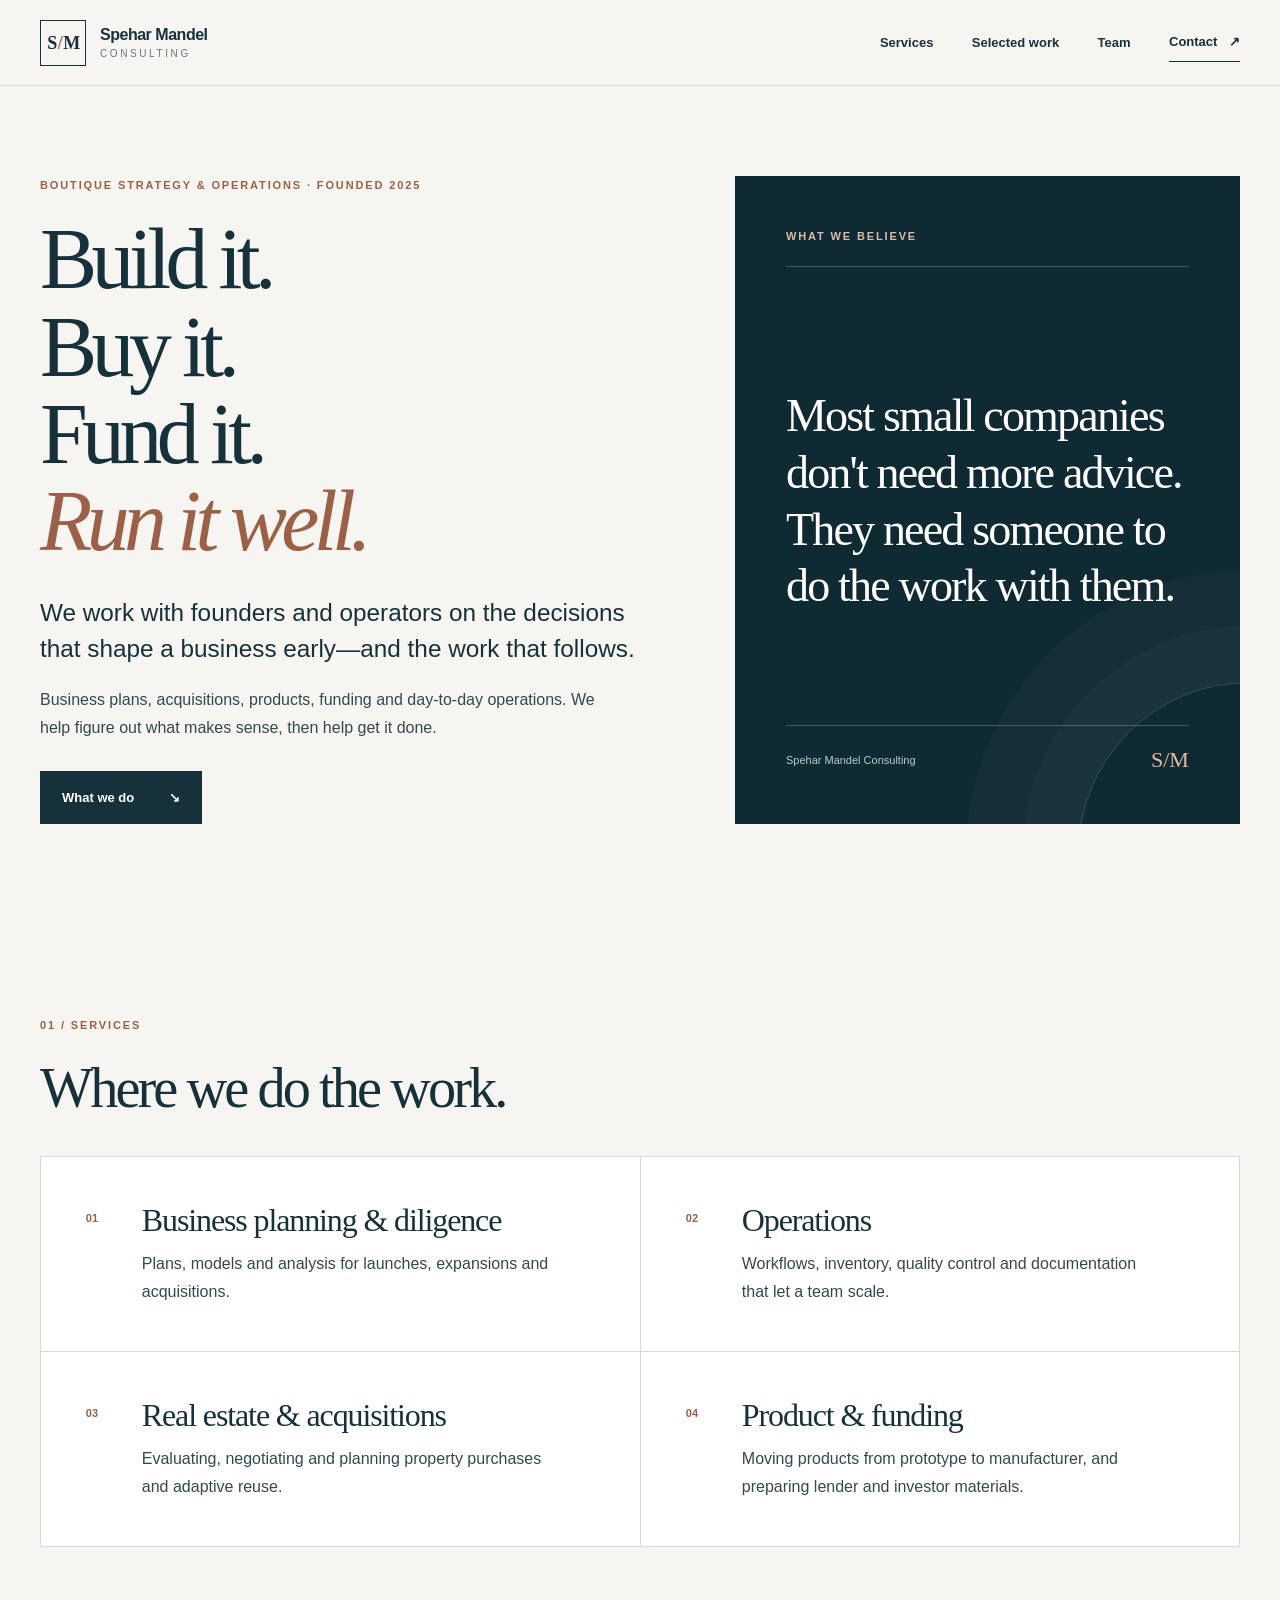
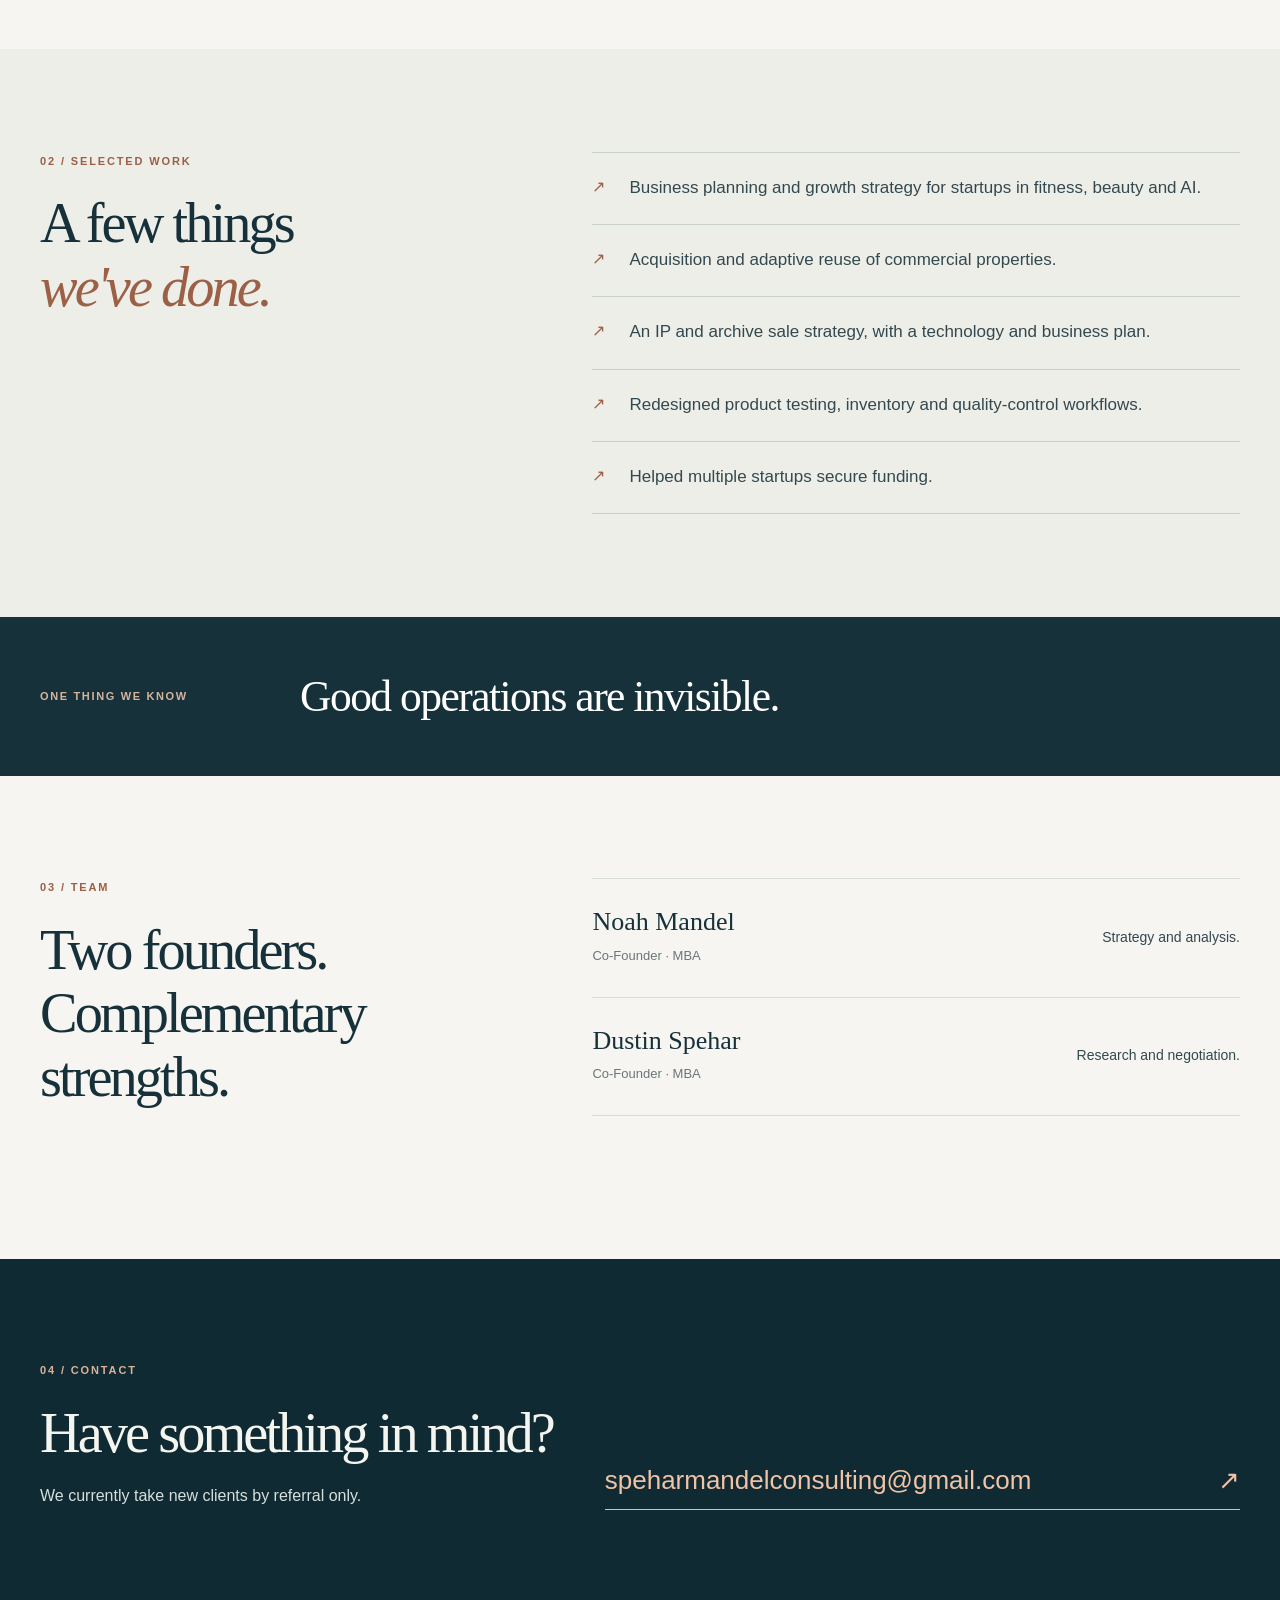
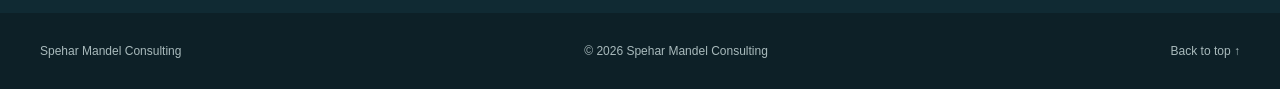
==== public/index.html @ 09b836f7 "Tighten SMC work and team headings" ====
<!DOCTYPE html>
<html lang="en">
<head>
  <meta charset="utf-8">
  <meta name="viewport" content="width=device-width, initial-scale=1">
  <meta name="theme-color" content="#f6f5f1">
  <meta name="description" content="Spehar Mandel Consulting is a boutique strategy and operations firm working with founders and operators on business planning, operations, acquisitions, products and funding.">
  <title>Spehar Mandel Consulting | Strategy &amp; Operations</title>
  <link rel="stylesheet" href="./styles.css">
</head>
<body>
  <a class="skip-link" href="#main">Skip to content</a>
  <header class="site-header">
    <div class="container header-inner">
      <a class="brand" href="#top" aria-label="Spehar Mandel Consulting home">
        <span class="brand-mark" aria-hidden="true">S<span>/</span>M</span>
        <span class="brand-name"><strong>Spehar Mandel</strong><small>CONSULTING</small></span>
      </a>
      <nav class="nav" aria-label="Main navigation">
        <a href="#services">Services</a>
        <a href="#work">Selected work</a>
        <a href="#team">Team</a>
        <a class="nav-contact" href="#contact">Contact <span aria-hidden="true">↗</span></a>
      </nav>
    </div>
  </header>

  <main id="main">
    <section class="hero" id="top" aria-labelledby="hero-title">
      <div class="container hero-grid">
        <div class="hero-main">
          <p class="eyebrow">Boutique strategy &amp; operations · Founded 2025</p>
          <h1 id="hero-title">Build it.<br>Buy it.<br>Fund it.<br><em>Run it well.</em></h1>
          <p class="hero-lead">We work with founders and operators on the decisions that shape a business early—and the work that follows.</p>
          <p class="hero-detail">Business plans, acquisitions, products, funding and day-to-day operations. We help figure out what makes sense, then help get it done.</p>
          <a class="button" href="#services">What we do <span aria-hidden="true">↘</span></a>
        </div>
        <aside class="hero-aside" aria-label="Our point of view">
          <p class="aside-label">What we believe</p>
          <blockquote>Most small companies don't need more advice. They need someone to do the work with them.</blockquote>
          <div class="aside-bottom"><span>Spehar Mandel Consulting</span><span aria-hidden="true">S/M</span></div>
        </aside>
      </div>
    </section>

    <section class="section services" id="services" aria-labelledby="services-title">
      <div class="container">
        <div class="section-head">
          <p class="eyebrow">01 / Services</p>
          <h2 id="services-title">Where we do the work.</h2>
        </div>
        <div class="services-grid">
          <article class="service-card">
            <span class="item-number">01</span>
            <h3>Business planning &amp; diligence</h3>
            <p>Plans, models and analysis for launches, expansions and acquisitions.</p>
          </article>
          <article class="service-card">
            <span class="item-number">02</span>
            <h3>Operations</h3>
            <p>Workflows, inventory, quality control and documentation that let a team scale.</p>
          </article>
          <article class="service-card">
            <span class="item-number">03</span>
            <h3>Real estate &amp; acquisitions</h3>
            <p>Evaluating, negotiating and planning property purchases and adaptive reuse.</p>
          </article>
          <article class="service-card">
            <span class="item-number">04</span>
            <h3>Product &amp; funding</h3>
            <p>Moving products from prototype to manufacturer, and preparing lender and investor materials.</p>
          </article>
        </div>
      </div>
    </section>

    <section class="section work" id="work" aria-labelledby="work-title">
      <div class="container work-layout">
        <div class="work-intro">
          <p class="eyebrow">02 / Selected work</p>
          <h2 id="work-title">A few things<br><em>we've done.</em></h2>
        </div>
        <ul class="work-list">
          <li>Business planning and growth strategy for startups in fitness, beauty and AI.</li>
          <li>Acquisition and adaptive reuse of commercial properties.</li>
          <li>An IP and archive sale strategy, with a technology and business plan.</li>
          <li>Redesigned product testing, inventory and quality-control workflows.</li>
          <li>Helped multiple startups secure funding.</li>
        </ul>
      </div>
    </section>

    <section class="belief" aria-label="Our operating philosophy">
      <div class="container belief-inner">
        <span class="belief-label">One thing we know</span>
        <p>Good operations are invisible.</p>
      </div>
    </section>

    <section class="section team" id="team" aria-labelledby="team-title">
      <div class="container team-layout">
        <div>
          <p class="eyebrow">03 / Team</p>
          <h2 id="team-title">Two founders.<br>Complementary strengths.</h2>
        </div>
        <div class="team-members">
          <div class="team-member"><div><h3>Noah Mandel</h3><span>Co-Founder · MBA</span></div><p>Strategy and analysis.</p></div>
          <div class="team-member"><div><h3>Dustin Spehar</h3><span>Co-Founder · MBA</span></div><p>Research and negotiation.</p></div>
        </div>
      </div>
    </section>

    <section class="section contact" id="contact" aria-labelledby="contact-title">
      <div class="container contact-layout">
        <div>
          <p class="eyebrow">04 / Contact</p>
          <h2 id="contact-title">Have something in mind?</h2>
          <p>We currently take new clients by referral only.</p>
        </div>
        <a class="contact-link" href="mailto:speharmandelconsulting@gmail.com" aria-label="Email Spehar Mandel Consulting at speharmandelconsulting@gmail.com">speharmandelconsulting@gmail.com <span aria-hidden="true">↗</span></a>
      </div>
    </section>
  </main>

  <footer class="site-footer">
    <div class="container footer-inner">
      <span>Spehar Mandel Consulting</span>
      <span>© <span id="year">2026</span> Spehar Mandel Consulting</span>
      <a href="#top">Back to top ↑</a>
    </div>
  </footer>
  <script src="./script.js"></script>
</body>
</html>
---- public/styles.css ----
:root {
  --paper: #f6f5f1;
  --paper-alt: #eeeee9;
  --ink: #17313a;
  --ink-deep: #102a33;
  --body: #33494f;
  --muted: #68777a;
  --line: #d7dcd7;
  --accent: #9b6046;
}
* { box-sizing: border-box; }
html { scroll-behavior: smooth; scroll-padding-top: 100px; }
body { margin: 0; color: var(--ink); background: var(--paper); font: 16px/1.68 "Segoe UI", Arial, sans-serif; -webkit-font-smoothing: antialiased; }
a { color: inherit; text-decoration: none; }
h1, h2, h3, p { margin-top: 0; }
h1, h2, h3 { line-height: 1.13; }
h1, h2, blockquote, .belief p { font-family: Georgia, "Iowan Old Style", "Baskerville", "Times New Roman", serif; font-weight: 400; }
.container { width: min(100% - 80px, 1240px); margin-inline: auto; }
.skip-link { position: absolute; top: -80px; left: 15px; z-index: 30; padding: 12px 16px; color: white; background: var(--ink); }
.skip-link:focus { top: 12px; }
:focus-visible { outline: 3px solid var(--accent); outline-offset: 4px; }
.site-header { position: sticky; top: 0; z-index: 10; border-bottom: 1px solid rgba(23,49,58,.12); background: rgba(246,245,241,.96); backdrop-filter: blur(12px); }
.header-inner { display: flex; align-items: center; justify-content: space-between; gap: 22px; min-height: 85px; }
.brand { display: inline-flex; align-items: center; gap: 14px; flex-shrink: 0; }
.brand-mark { display: flex; justify-content: center; align-items: center; width: 46px; height: 46px; border: 1px solid var(--ink); font: 700 18px/1 Georgia, serif; letter-spacing: -.08em; }
.brand-mark span { color: var(--accent); padding-inline: 2px; }
.brand-name { display: grid; gap: 3px; line-height: 1.2; }
.brand-name strong { font-size: 16px; letter-spacing: -.03em; }
.brand-name small { color: var(--muted); font-size: 10px; letter-spacing: .26em; }
.nav { display: flex; gap: clamp(14px, 3vw, 39px); align-items: center; font-size: 13px; font-weight: 650; }
.nav a { padding: 8px 0; }
.nav a:hover, .site-footer a:hover { color: var(--accent); }
.nav-contact { border-bottom: 1px solid currentColor; }
.nav-contact span { margin-left: 8px; }
.eyebrow { margin-bottom: 22px; color: var(--accent); text-transform: uppercase; font-size: 11px; font-weight: 800; letter-spacing: .17em; }
.hero { padding: clamp(60px, 7vw, 105px) 0 clamp(65px, 7vw, 102px); }
.hero-grid { display: grid; grid-template-columns: minmax(0, 1.09fr) minmax(315px, .91fr); align-items: stretch; gap: clamp(45px, 7vw, 108px); }
.hero-main { display: flex; flex-direction: column; align-items: flex-start; justify-content: center; }
h1 { font-size: clamp(62px, 6.7vw, 100px); line-height: 1.02; letter-spacing: -.065em; margin-bottom: 29px; }
h1 em, .work-intro h2 em { font-style: italic; color: var(--accent); }
.hero-lead { max-width: 640px; margin-bottom: 20px; font-size: clamp(20px, 1.9vw, 26px); font-weight: 500; line-height: 1.47; }
.hero-detail { max-width: 570px; margin-bottom: 29px; color: var(--body); font-size: 16px; line-height: 1.75; }
.button { display: inline-flex; justify-content: space-between; align-items: center; gap: 35px; min-height: 53px; padding: 13px 22px; color: #fff; background: var(--ink); font-size: 13px; font-weight: 700; transition: background .2s ease; }
.button:hover { background: #2d4e58; }
.hero-aside { display: flex; flex-direction: column; justify-content: space-between; padding: clamp(30px, 4vw, 54px); color: white; background: var(--ink-deep); min-height: 570px; position: relative; overflow: hidden; }
.hero-aside::after { content: ""; position: absolute; width: 340px; height: 340px; right: -180px; bottom: -200px; border: 1px solid rgba(255,255,255,.17); border-radius: 50%; box-shadow: 0 0 0 56px rgba(255,255,255,.025), 0 0 0 112px rgba(255,255,255,.02); pointer-events: none; }
.aside-label { border-bottom: 1px solid rgba(255,255,255,.22); padding-bottom: 21px; color: #dabba8; font-size: 11px; font-weight: 700; text-transform: uppercase; letter-spacing: .17em; }
.hero-aside blockquote { margin: 34px 0; max-width: 470px; font-size: clamp(32px, 3.6vw, 52px); line-height: 1.23; letter-spacing: -.04em; }
.aside-bottom { display: flex; justify-content: space-between; align-items: center; gap: 12px; padding-top: 21px; border-top: 1px solid rgba(255,255,255,.22); color: #b9cbcc; font-size: 11px; }
.aside-bottom span:last-child { color: #e5b99d; font: 22px Georgia, serif; }
.section { padding: clamp(75px, 8vw, 116px) 0; }
.section-head { margin-bottom: 36px; }
h2 { font-size: clamp(38px, 4.4vw, 63px); letter-spacing: -.052em; }
.section-head h2 { margin-bottom: 0; }
.services-grid { display: grid; grid-template-columns: repeat(2, 1fr); border: 1px solid var(--line); }
.service-card { display: grid; grid-template-columns: 36px 1fr; column-gap: 20px; align-content: start; background: white; padding: clamp(27px, 3.5vw, 46px); }
.service-card:nth-child(2n) { border-left: 1px solid var(--line); }
.service-card:nth-child(n+3) { border-top: 1px solid var(--line); }
.item-number { padding-top: 7px; color: var(--accent); font-size: 11px; font-weight: 800; }
.service-card h3 { margin-bottom: 12px; font-family: Georgia, serif; font-size: clamp(25px, 2.5vw, 35px); font-weight: 400; letter-spacing: -.035em; }
.service-card p { grid-column: 2; max-width: 420px; margin-bottom: 0; color: var(--body); line-height: 1.75; }
.work { background: var(--paper-alt); }
.work-layout { display: grid; grid-template-columns: .82fr 1.18fr; gap: clamp(55px, 8vw, 120px); align-items: start; }
.work-intro h2 { margin-bottom: 15px; }
.work-intro > p:last-child { max-width: 330px; color: var(--muted); font-size: 14px; }
.work-list { list-style: none; padding: 0; margin: 0; border-top: 1px solid #c8d0cc; }
.work-list li { position: relative; padding: 22px 5px 23px 37px; border-bottom: 1px solid #c8d0cc; color: var(--body); font-size: 17px; line-height: 1.55; }
.work-list li::before { content: "↗"; position: absolute; left: 0; color: var(--accent); font-size: 16px; }
.belief { padding: 43px 0; background: var(--ink); color: white; }
.belief-inner { display: flex; align-items: center; gap: clamp(35px, 8vw, 100px); }
.belief-label { flex: 0 0 160px; color: #d4b49f; text-transform: uppercase; font-size: 11px; font-weight: 800; letter-spacing: .15em; }
.belief p { margin-bottom: 0; font-size: clamp(30px, 3.4vw, 49px); letter-spacing: -.035em; }
.team-layout { display: grid; grid-template-columns: .82fr 1.18fr; gap: clamp(55px, 8vw, 120px); align-items: start; }
.team-intro { color: var(--body); }
.team-members { border-top: 1px solid var(--line); }
.team-member { display: flex; align-items: center; justify-content: space-between; gap: 18px; padding: 28px 0; border-bottom: 1px solid var(--line); }
.team-member h3 { margin-bottom: 5px; font-family: Georgia, serif; font-size: 26px; font-weight: 400; }
.team-member span { color: var(--muted); font-size: 13px; }
.team-member p { margin: 0; font-size: 14px; color: var(--body); text-align: right; }
.contact { background: var(--ink-deep); color: #f4f5ef; }
.contact-layout { display: grid; grid-template-columns: .9fr 1.1fr; gap: 45px; align-items: end; }
.contact .eyebrow { color: #dcb396; }
.contact h2 { margin-bottom: 18px; }
.contact p:not(.eyebrow) { margin-bottom: 0; color: #d6dfdd; font-size: 16px; }
.contact-link { display: flex; justify-content: space-between; gap: 14px; align-items: end; width: 100%; padding-bottom: 11px; border-bottom: 1px solid #bdc9c7; color: #f0c2a6; font-size: clamp(17px, 2.2vw, 26px); overflow-wrap: anywhere; line-height: 1.4; }
.contact-link:hover { color: white; }
.site-footer { background: #0d2027; color: #a9babc; padding: 28px 0; font-size: 12px; }
.footer-inner { display: flex; justify-content: space-between; gap: 18px; flex-wrap: wrap; }
@media (max-width: 900px) {
  .container { width: min(100% - 46px, 1240px); }
  .hero-grid { grid-template-columns: 1fr; gap: 42px; }
  .hero-main { align-items: start; }
  .hero-aside { min-height: 365px; }
  .hero-aside blockquote { max-width: 700px; font-size: clamp(31px, 5vw, 48px); }
  .work-layout, .team-layout, .contact-layout { grid-template-columns: 1fr; gap: 25px; }
  .work-list { margin-top: 17px; }
  .contact-link { margin-top: 15px; }
}
@media (max-width: 600px) {
  .container { width: min(100% - 34px, 1240px); }
  .header-inner { flex-wrap: wrap; padding: 13px 0; }
  .nav { display: flex; justify-content: space-between; width: 100%; gap: 9px 13px; flex-wrap: wrap; font-size: 12px; }
  .nav a { padding: 4px 0; }
  .hero { padding: 55px 0 75px; }
  h1 { font-size: clamp(56px, 12vw, 80px); }
  .hero-lead { font-size: 19px; }
  .hero-aside { min-height: 390px; padding: 28px; }
  .section { padding: 70px 0; }
  .services-grid { grid-template-columns: 1fr; }
  .service-card:nth-child(2n) { border-left: 0; }
  .service-card:nth-child(n+2) { border-top: 1px solid var(--line); }
  .service-card { grid-template-columns: 30px 1fr; gap: 15px; }
  .work-list li { font-size: 16px; }
  .belief-inner { display: block; }
  .belief-label { display: block; margin-bottom: 14px; }
  .team-member { align-items: flex-start; flex-direction: column; gap: 6px; }
  .team-member p { text-align: left; }
}
@media (prefers-reduced-motion: reduce) { html { scroll-behavior: auto; } }
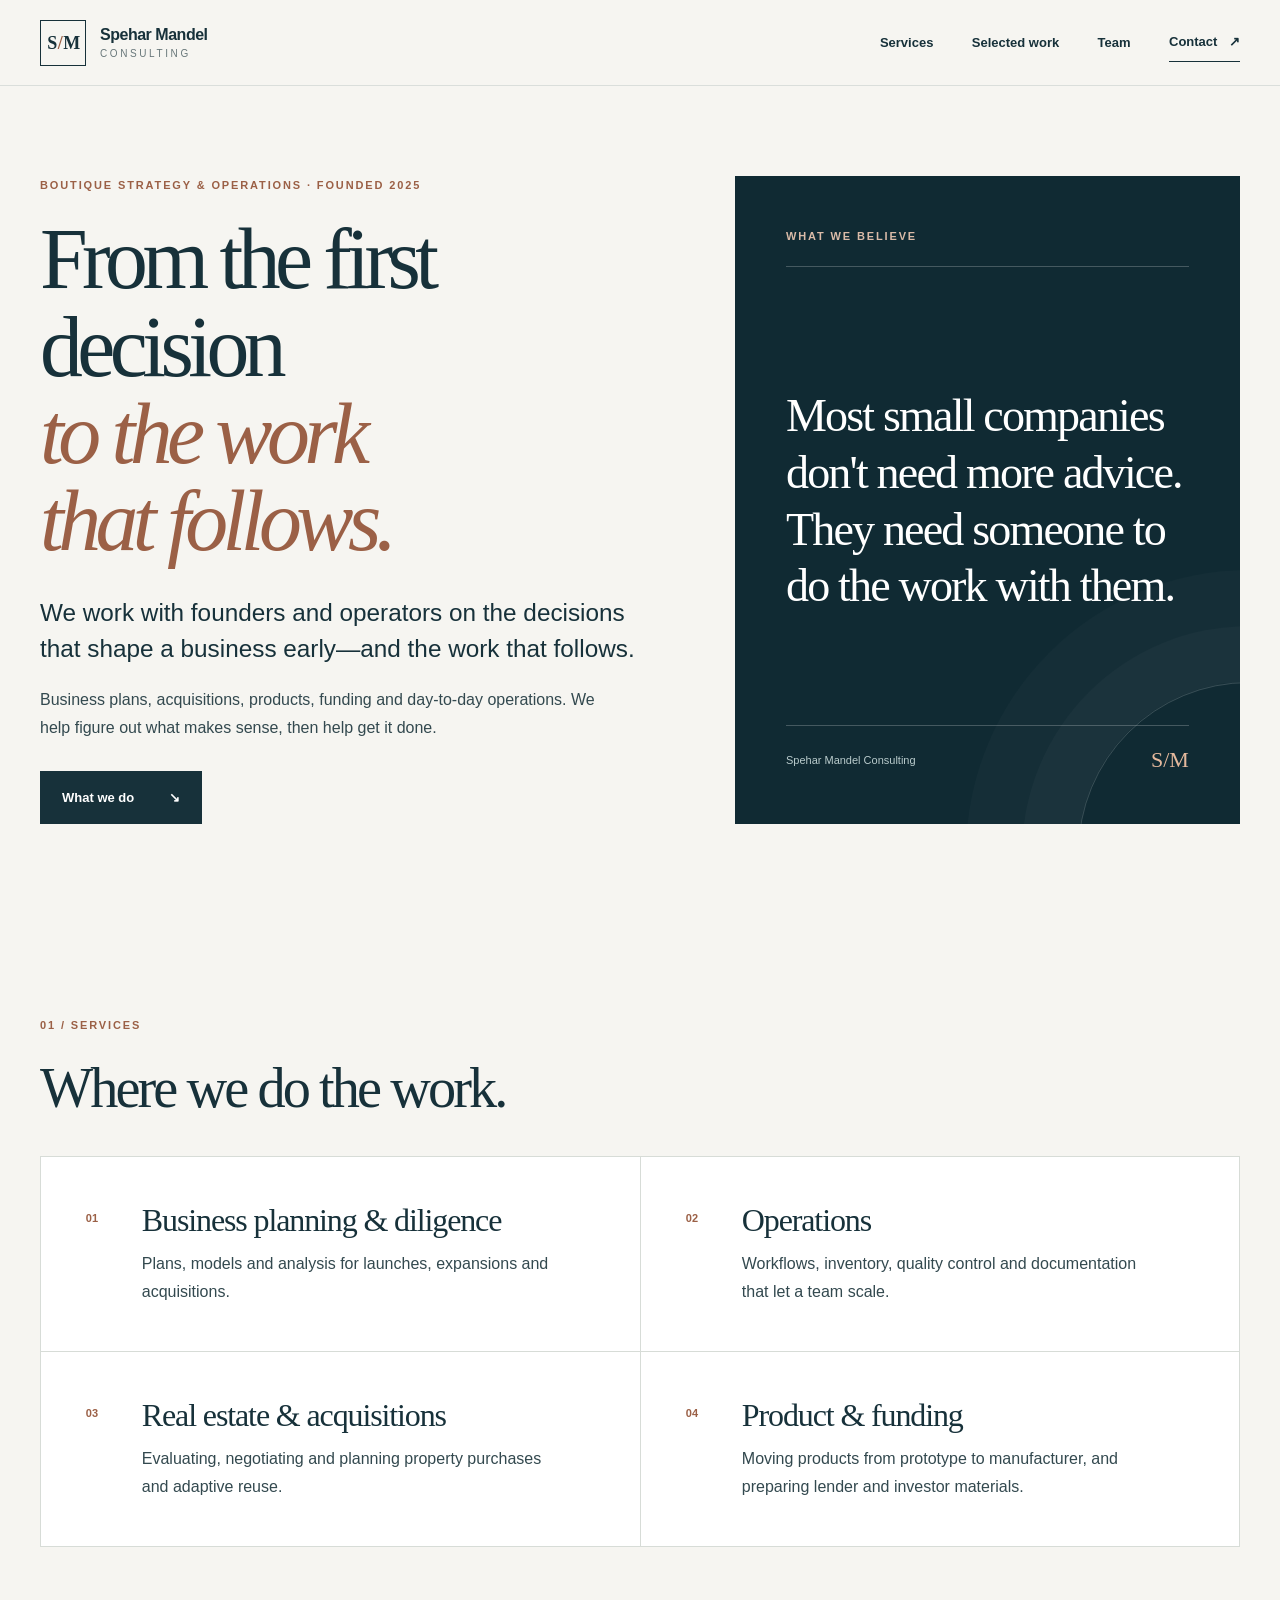
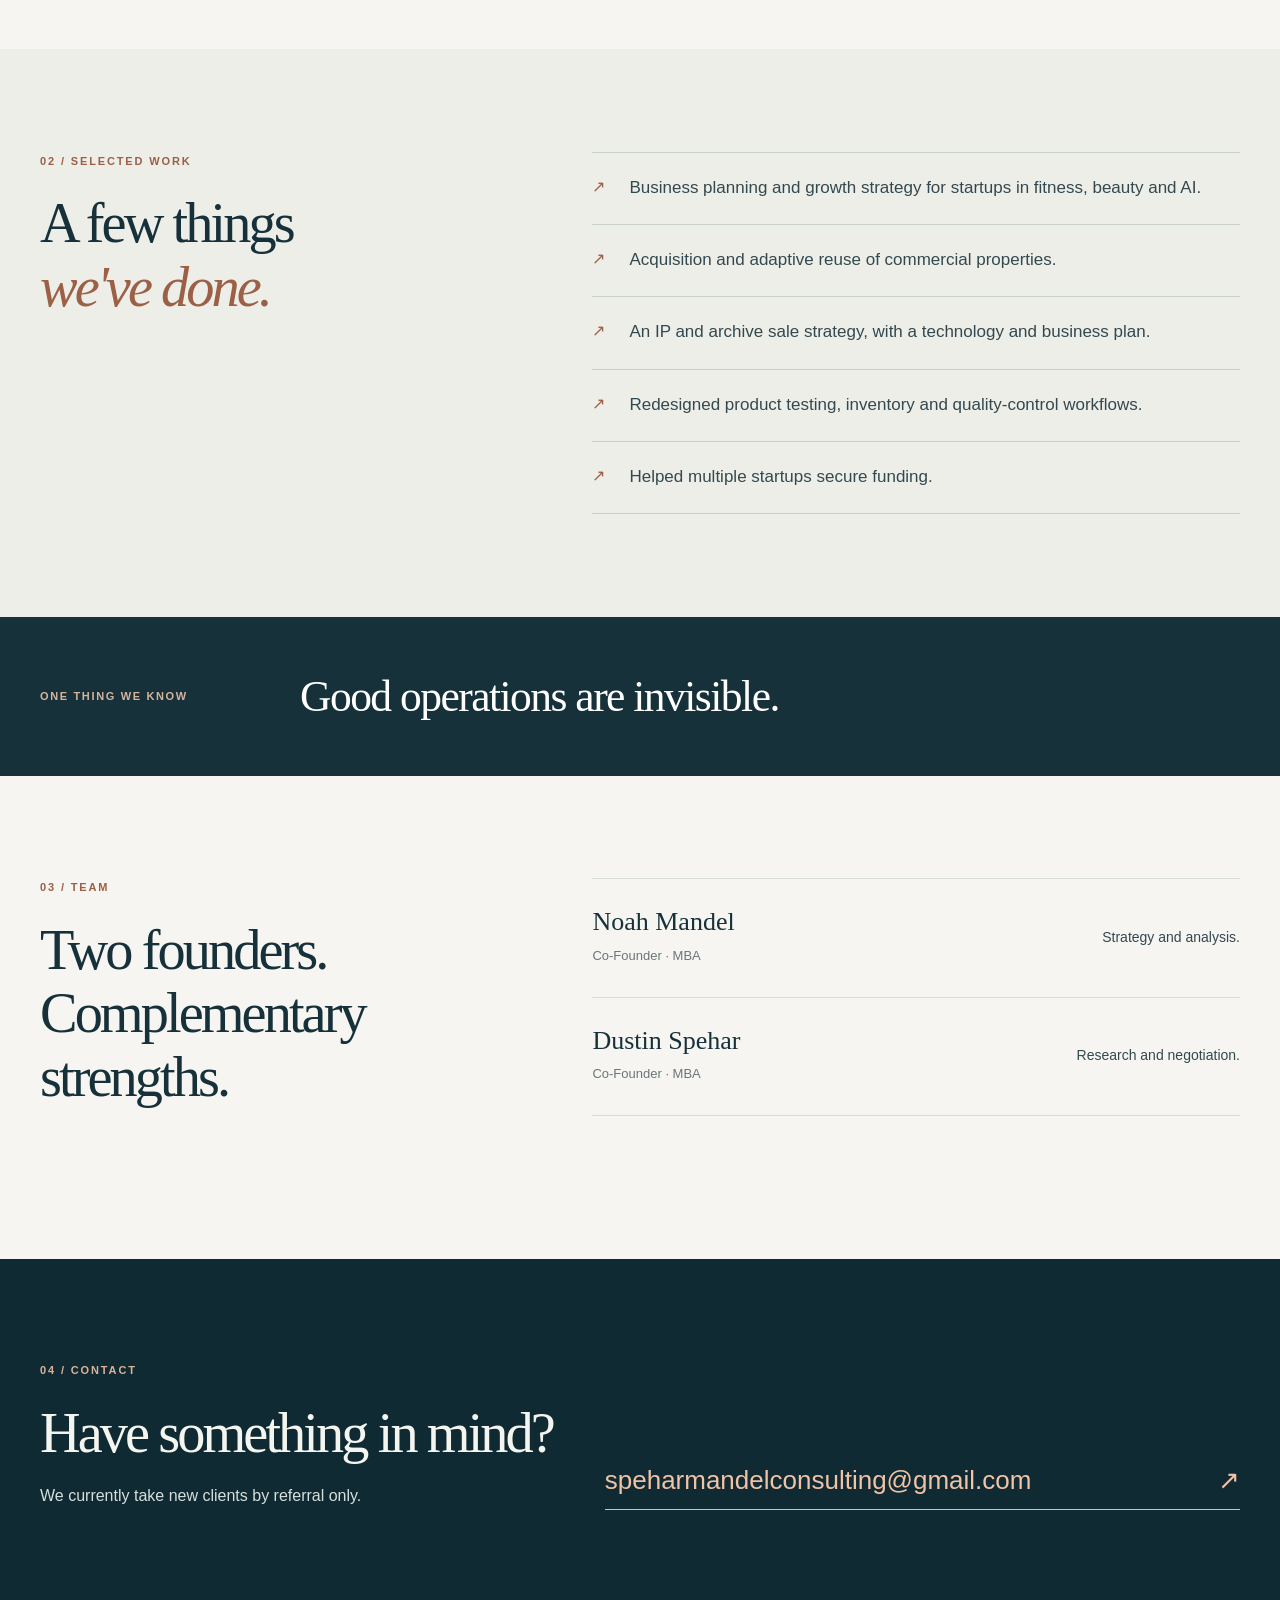
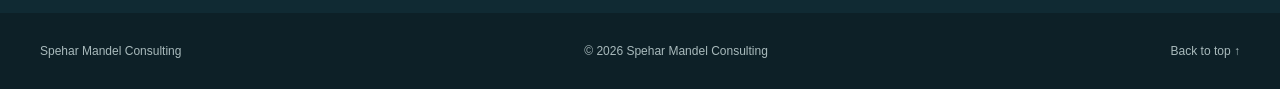
==== commit c10c1804: "Replace SMC hero headline with decision-to-execution message" ====
--- a/public/index.html
+++ b/public/index.html
@@ -30,7 +30,7 @@
       <div class="container hero-grid">
         <div class="hero-main">
           <p class="eyebrow">Boutique strategy &amp; operations · Founded 2025</p>
-          <h1 id="hero-title">Build it.<br>Buy it.<br>Fund it.<br><em>Run it well.</em></h1>
+          <h1 id="hero-title">From the first<br>decision<br><em>to the work<br>that follows.</em></h1>
           <p class="hero-lead">We work with founders and operators on the decisions that shape a business early—and the work that follows.</p>
           <p class="hero-detail">Business plans, acquisitions, products, funding and day-to-day operations. We help figure out what makes sense, then help get it done.</p>
           <a class="button" href="#services">What we do <span aria-hidden="true">↘</span></a>
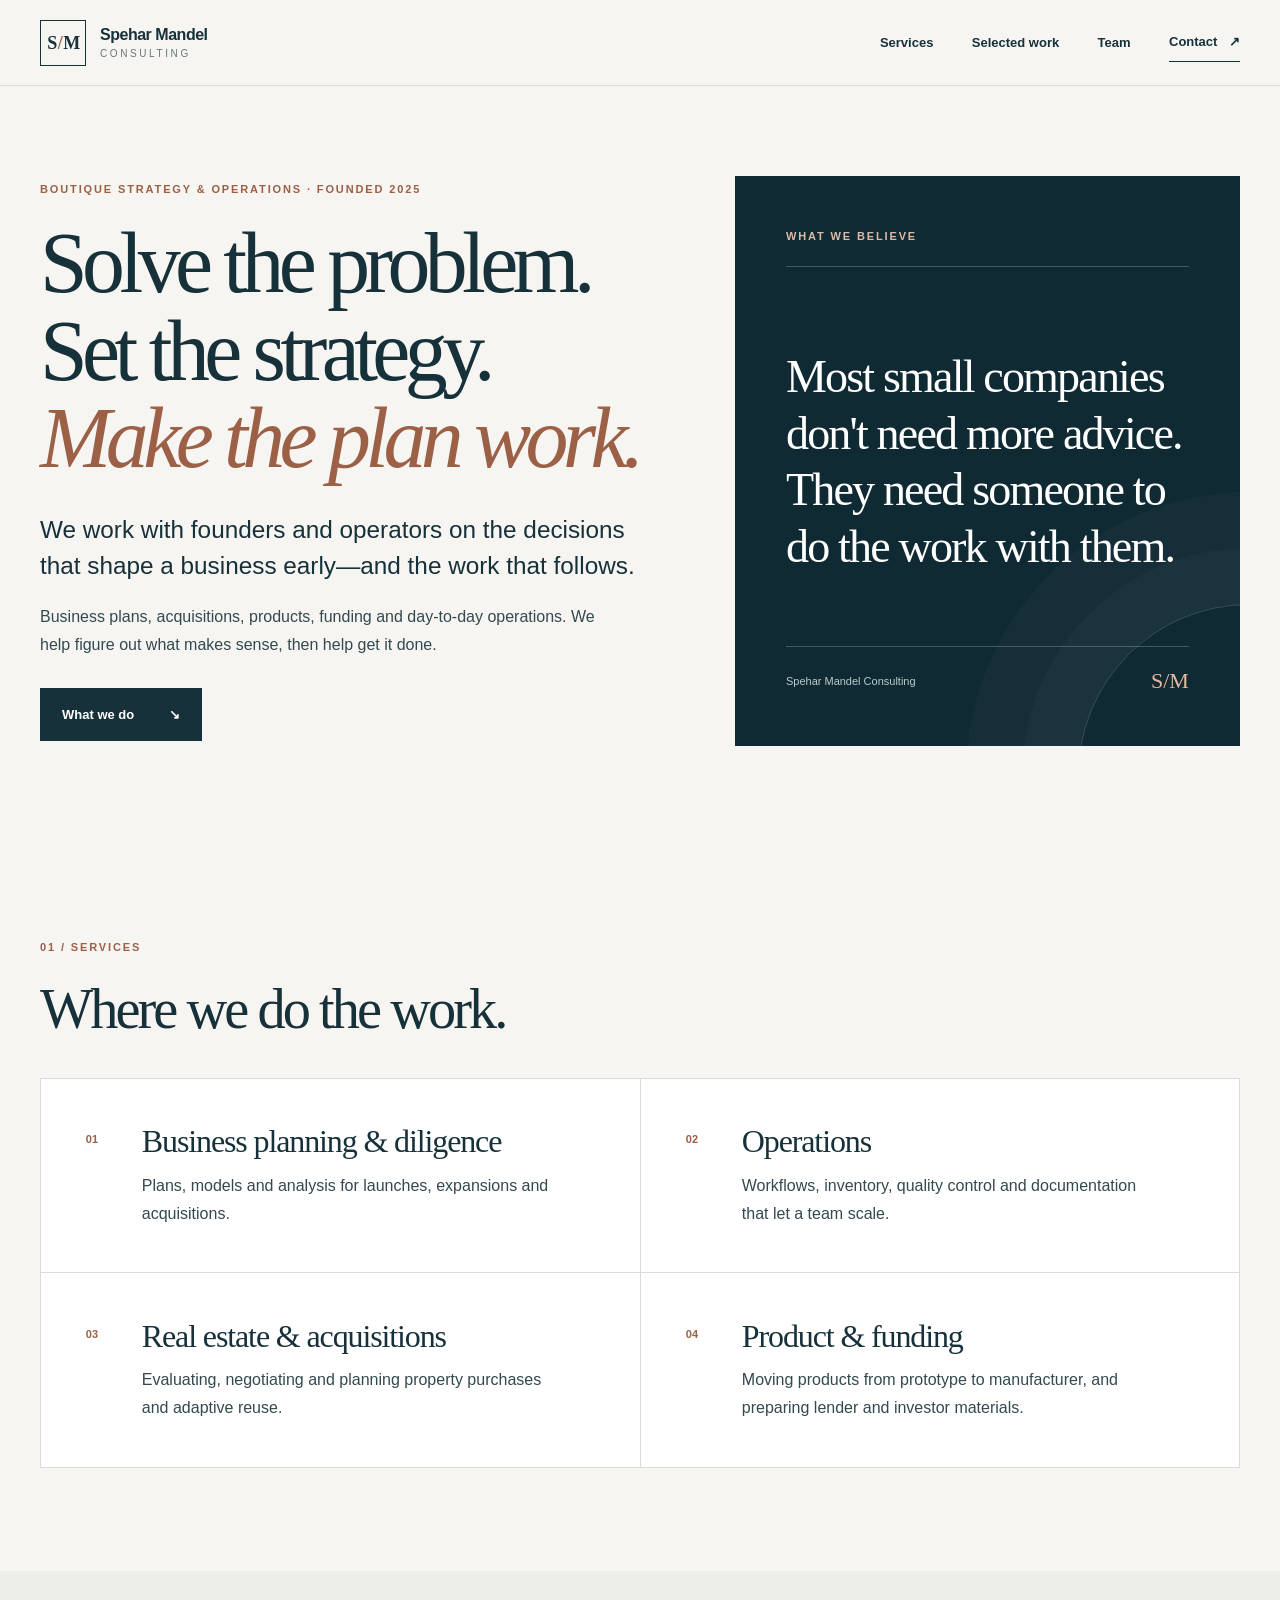
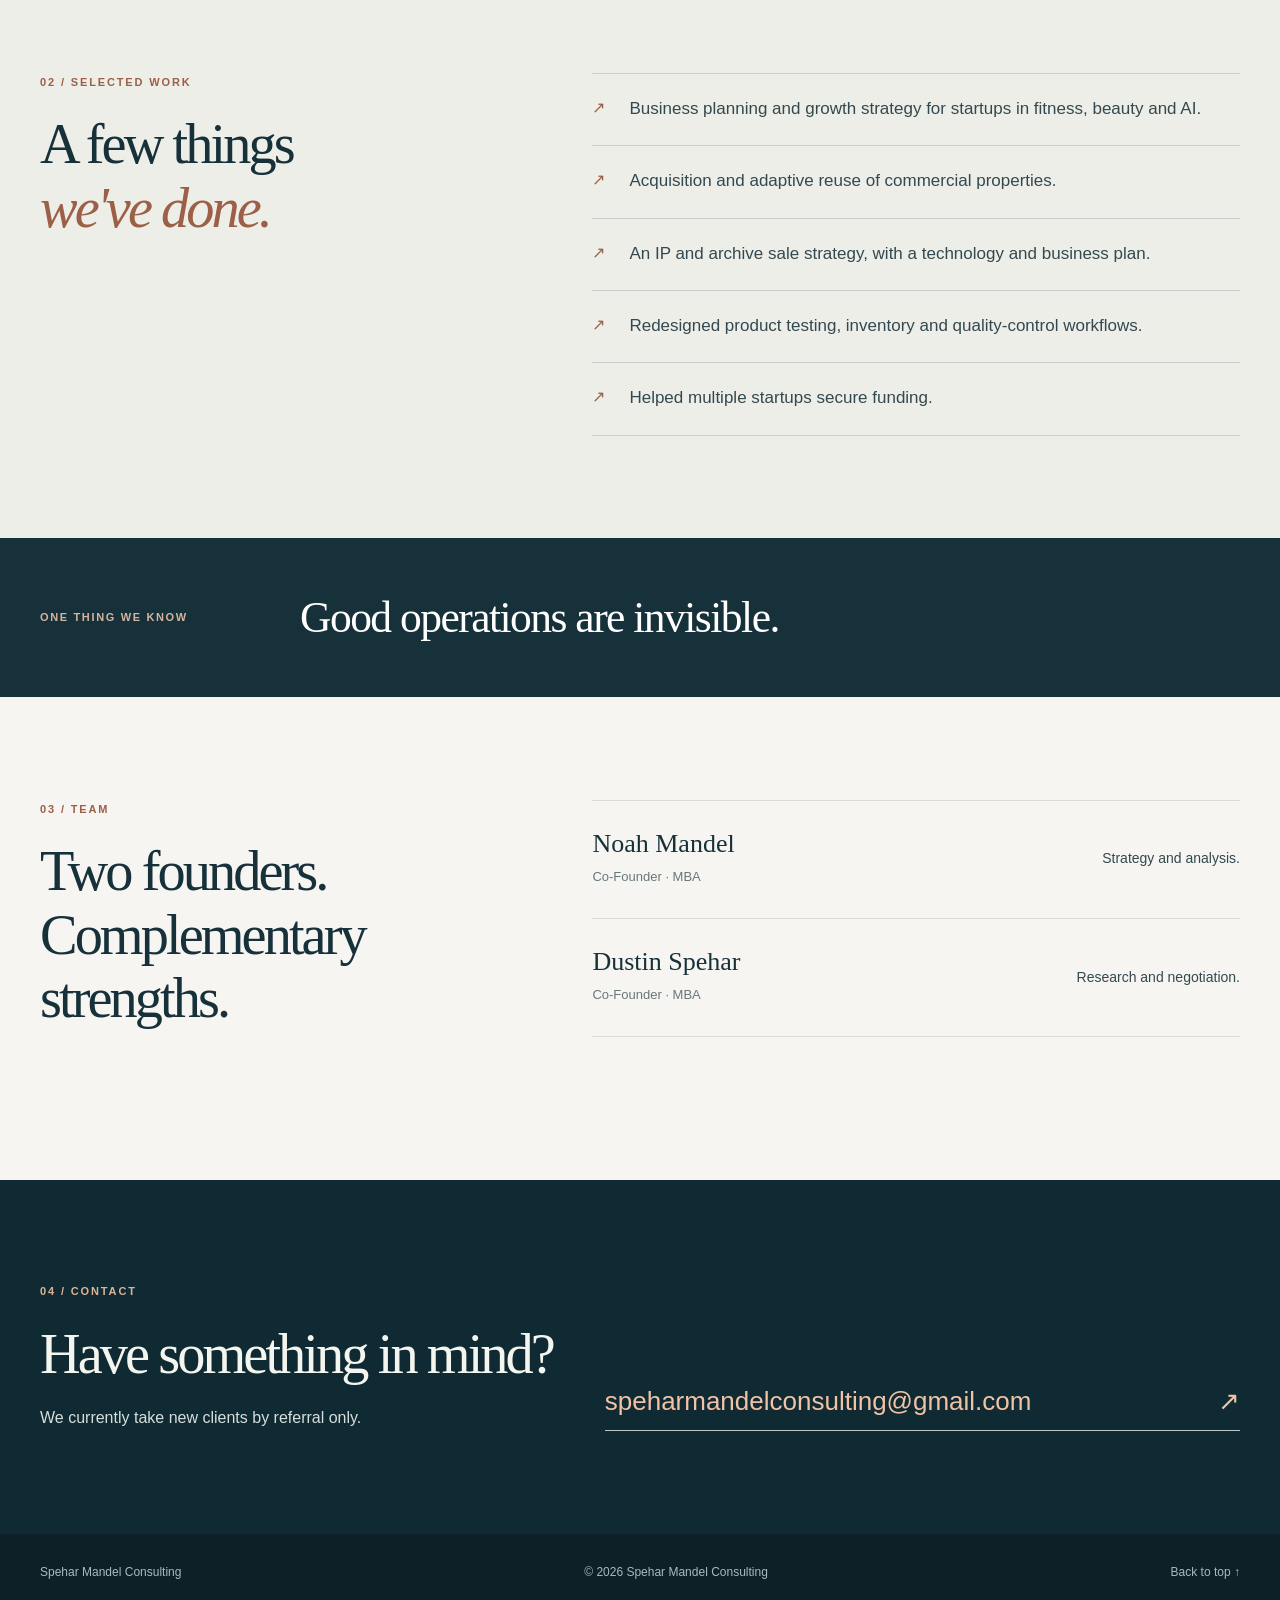
==== commit 48f367bb: "Emphasize problem solving, strategy and planning in SMC hero" ====
--- a/public/index.html
+++ b/public/index.html
@@ -30,7 +30,7 @@
       <div class="container hero-grid">
         <div class="hero-main">
           <p class="eyebrow">Boutique strategy &amp; operations · Founded 2025</p>
-          <h1 id="hero-title">From the first<br>decision<br><em>to the work<br>that follows.</em></h1>
+          <h1 id="hero-title">Solve the problem.<br>Set the strategy.<br><em>Make the plan work.</em></h1>
           <p class="hero-lead">We work with founders and operators on the decisions that shape a business early—and the work that follows.</p>
           <p class="hero-detail">Business plans, acquisitions, products, funding and day-to-day operations. We help figure out what makes sense, then help get it done.</p>
           <a class="button" href="#services">What we do <span aria-hidden="true">↘</span></a>
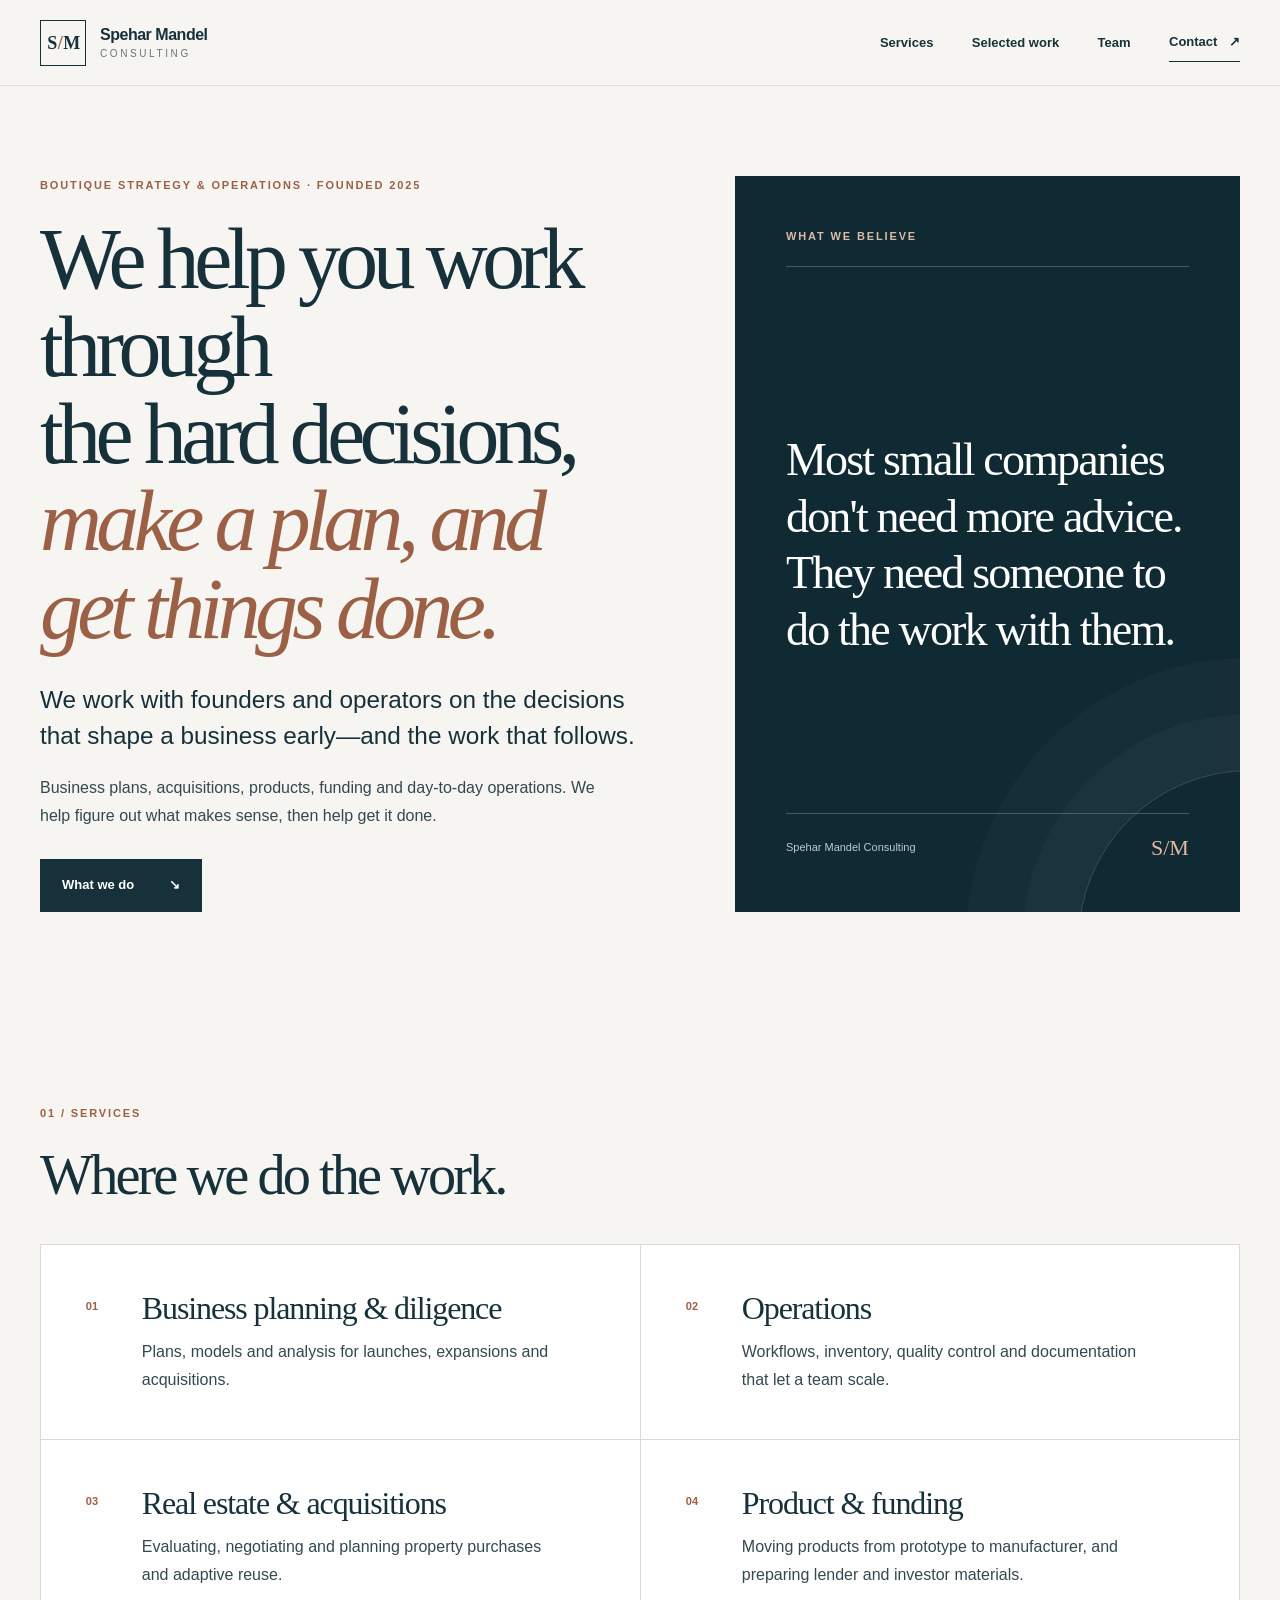
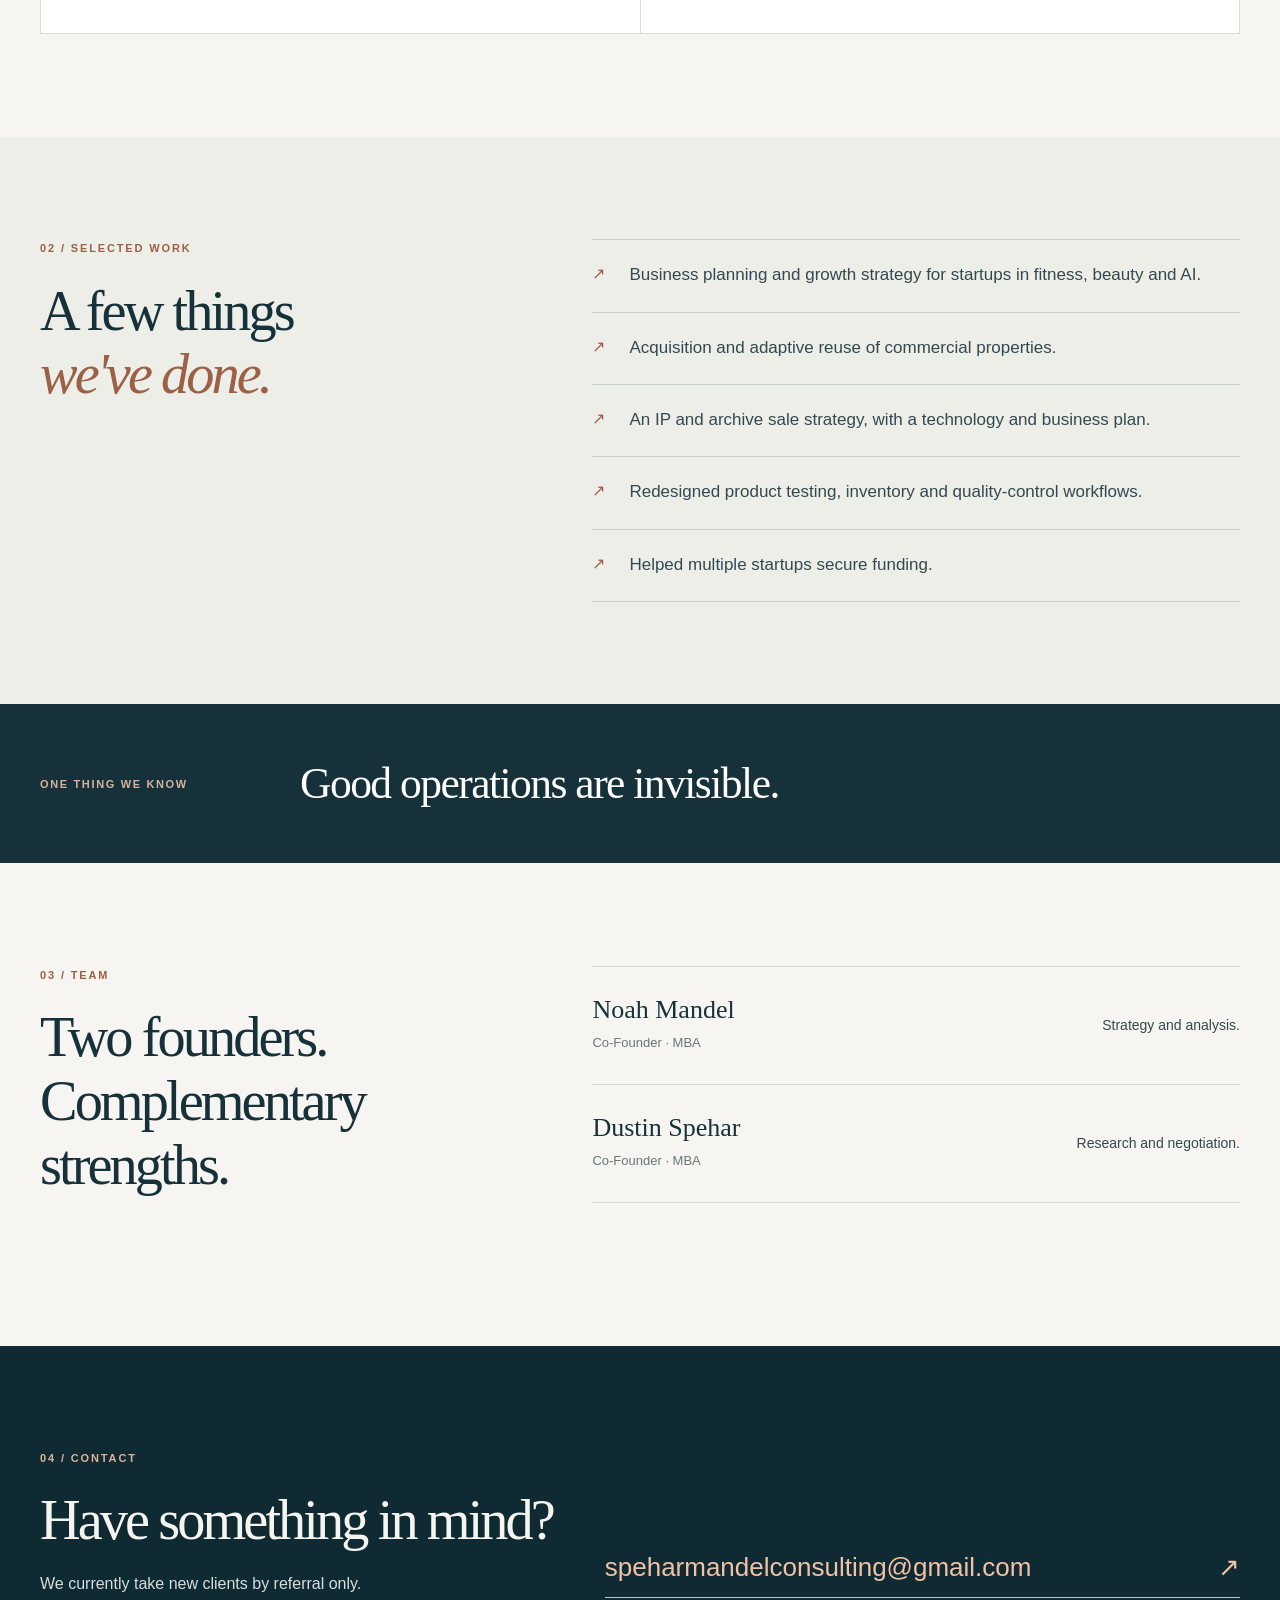
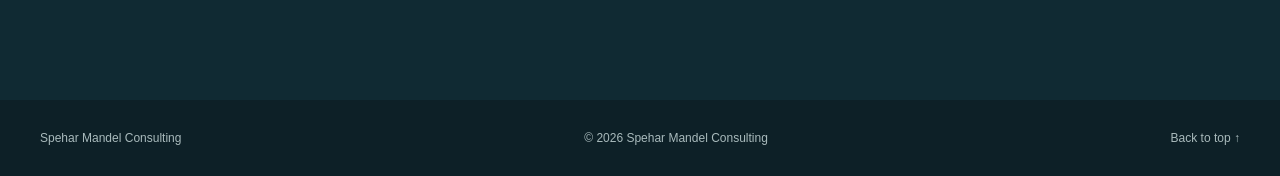
==== commit 73802b16: "Make SMC hero personal and client-focused" ====
--- a/public/index.html
+++ b/public/index.html
@@ -30,7 +30,7 @@
       <div class="container hero-grid">
         <div class="hero-main">
           <p class="eyebrow">Boutique strategy &amp; operations · Founded 2025</p>
-          <h1 id="hero-title">Solve the problem.<br>Set the strategy.<br><em>Make the plan work.</em></h1>
+          <h1 id="hero-title">We help you work through<br>the hard decisions,<br><em>make a plan, and<br>get things done.</em></h1>
           <p class="hero-lead">We work with founders and operators on the decisions that shape a business early—and the work that follows.</p>
           <p class="hero-detail">Business plans, acquisitions, products, funding and day-to-day operations. We help figure out what makes sense, then help get it done.</p>
           <a class="button" href="#services">What we do <span aria-hidden="true">↘</span></a>
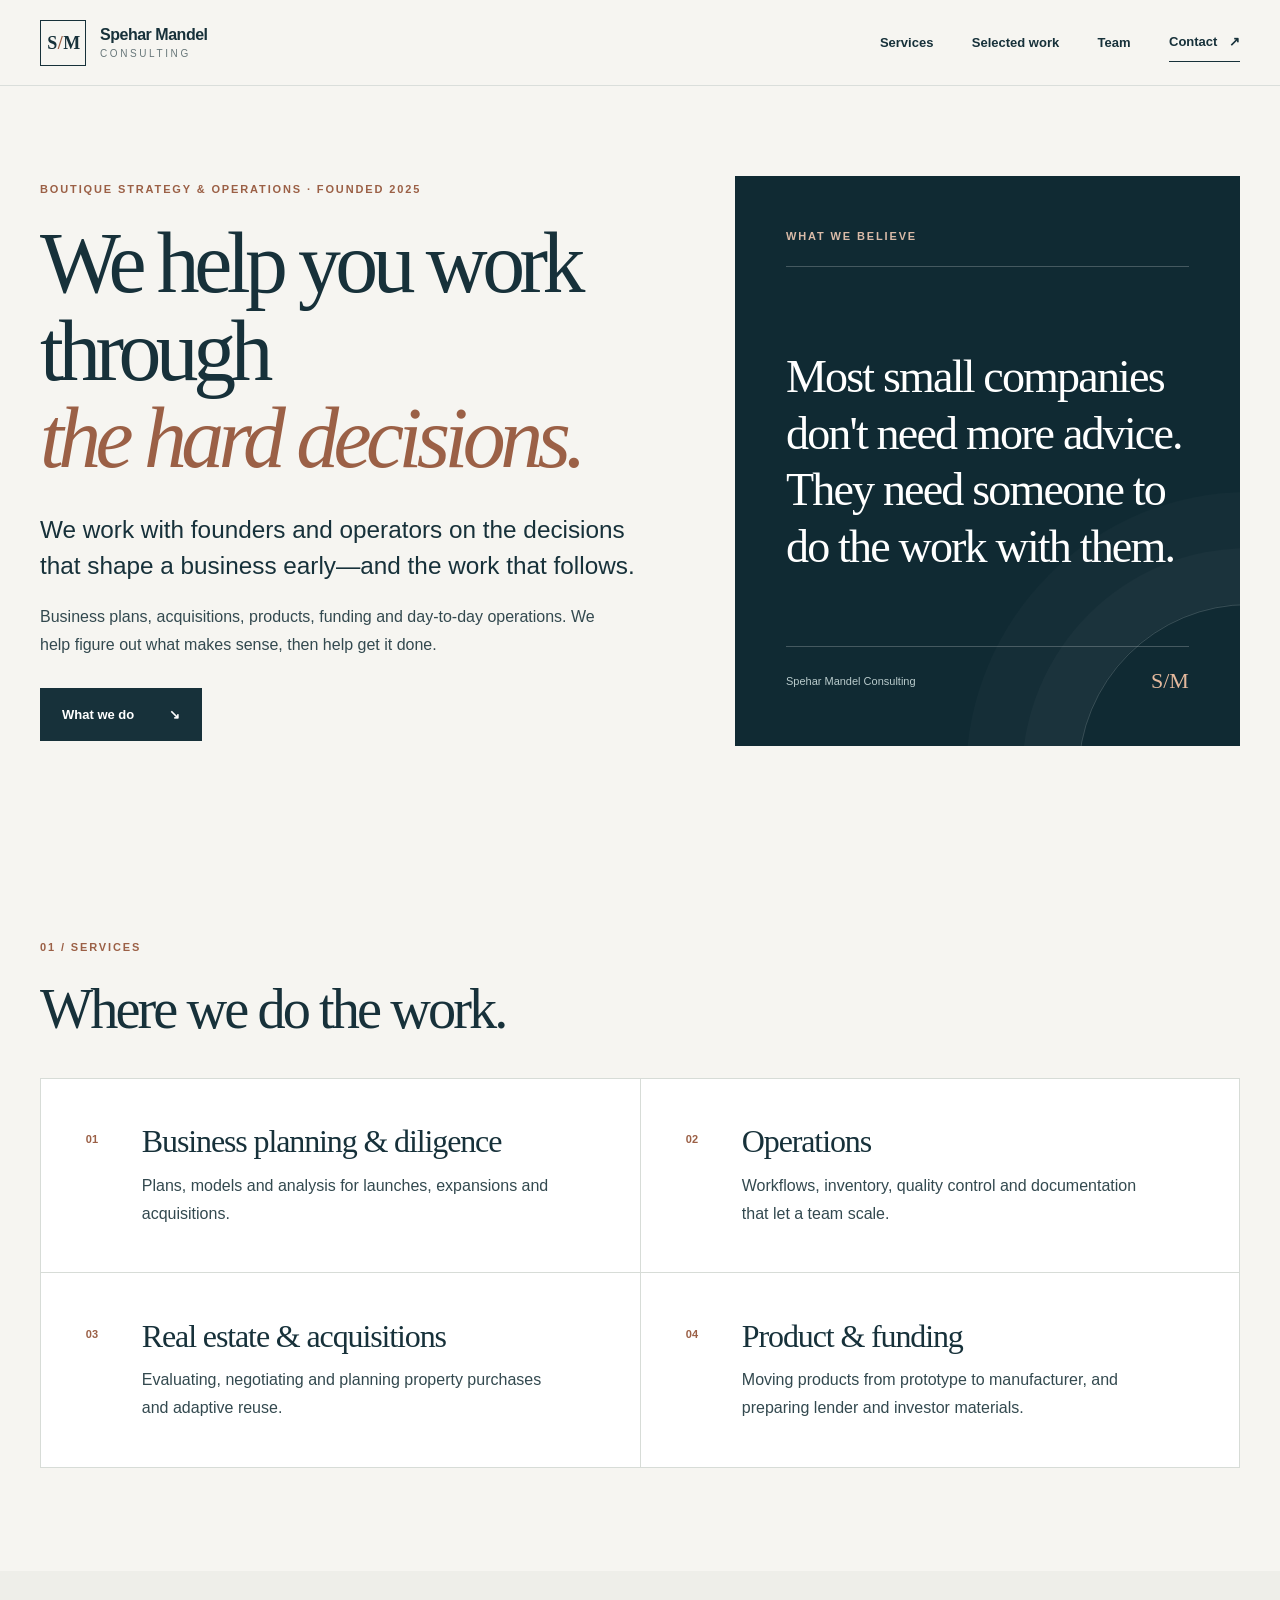
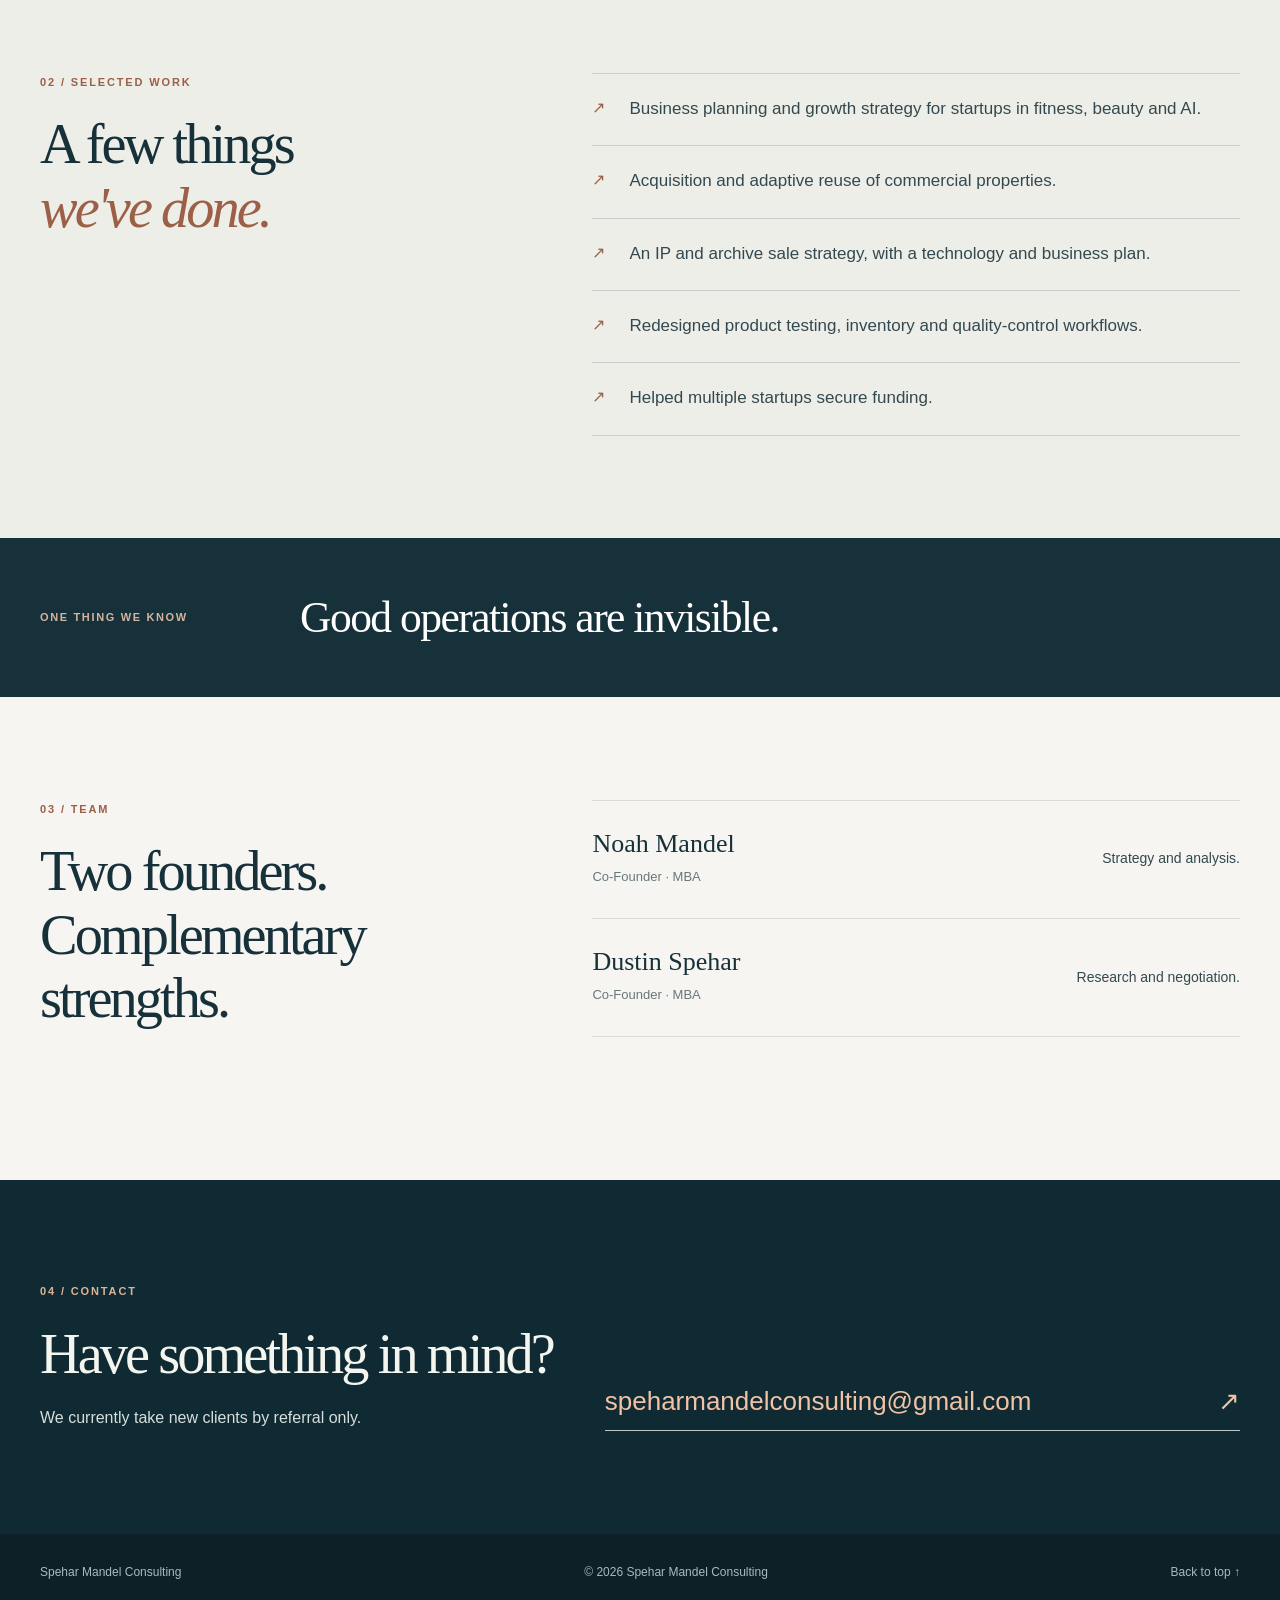
==== commit 8f83056f: "Use exact concise SMC hero headline" ====
--- a/public/index.html
+++ b/public/index.html
@@ -30,7 +30,7 @@
       <div class="container hero-grid">
         <div class="hero-main">
           <p class="eyebrow">Boutique strategy &amp; operations · Founded 2025</p>
-          <h1 id="hero-title">We help you work through<br>the hard decisions,<br><em>make a plan, and<br>get things done.</em></h1>
+          <h1 id="hero-title">We help you work through<br><em>the hard decisions.</em></h1>
           <p class="hero-lead">We work with founders and operators on the decisions that shape a business early—and the work that follows.</p>
           <p class="hero-detail">Business plans, acquisitions, products, funding and day-to-day operations. We help figure out what makes sense, then help get it done.</p>
           <a class="button" href="#services">What we do <span aria-hidden="true">↘</span></a>
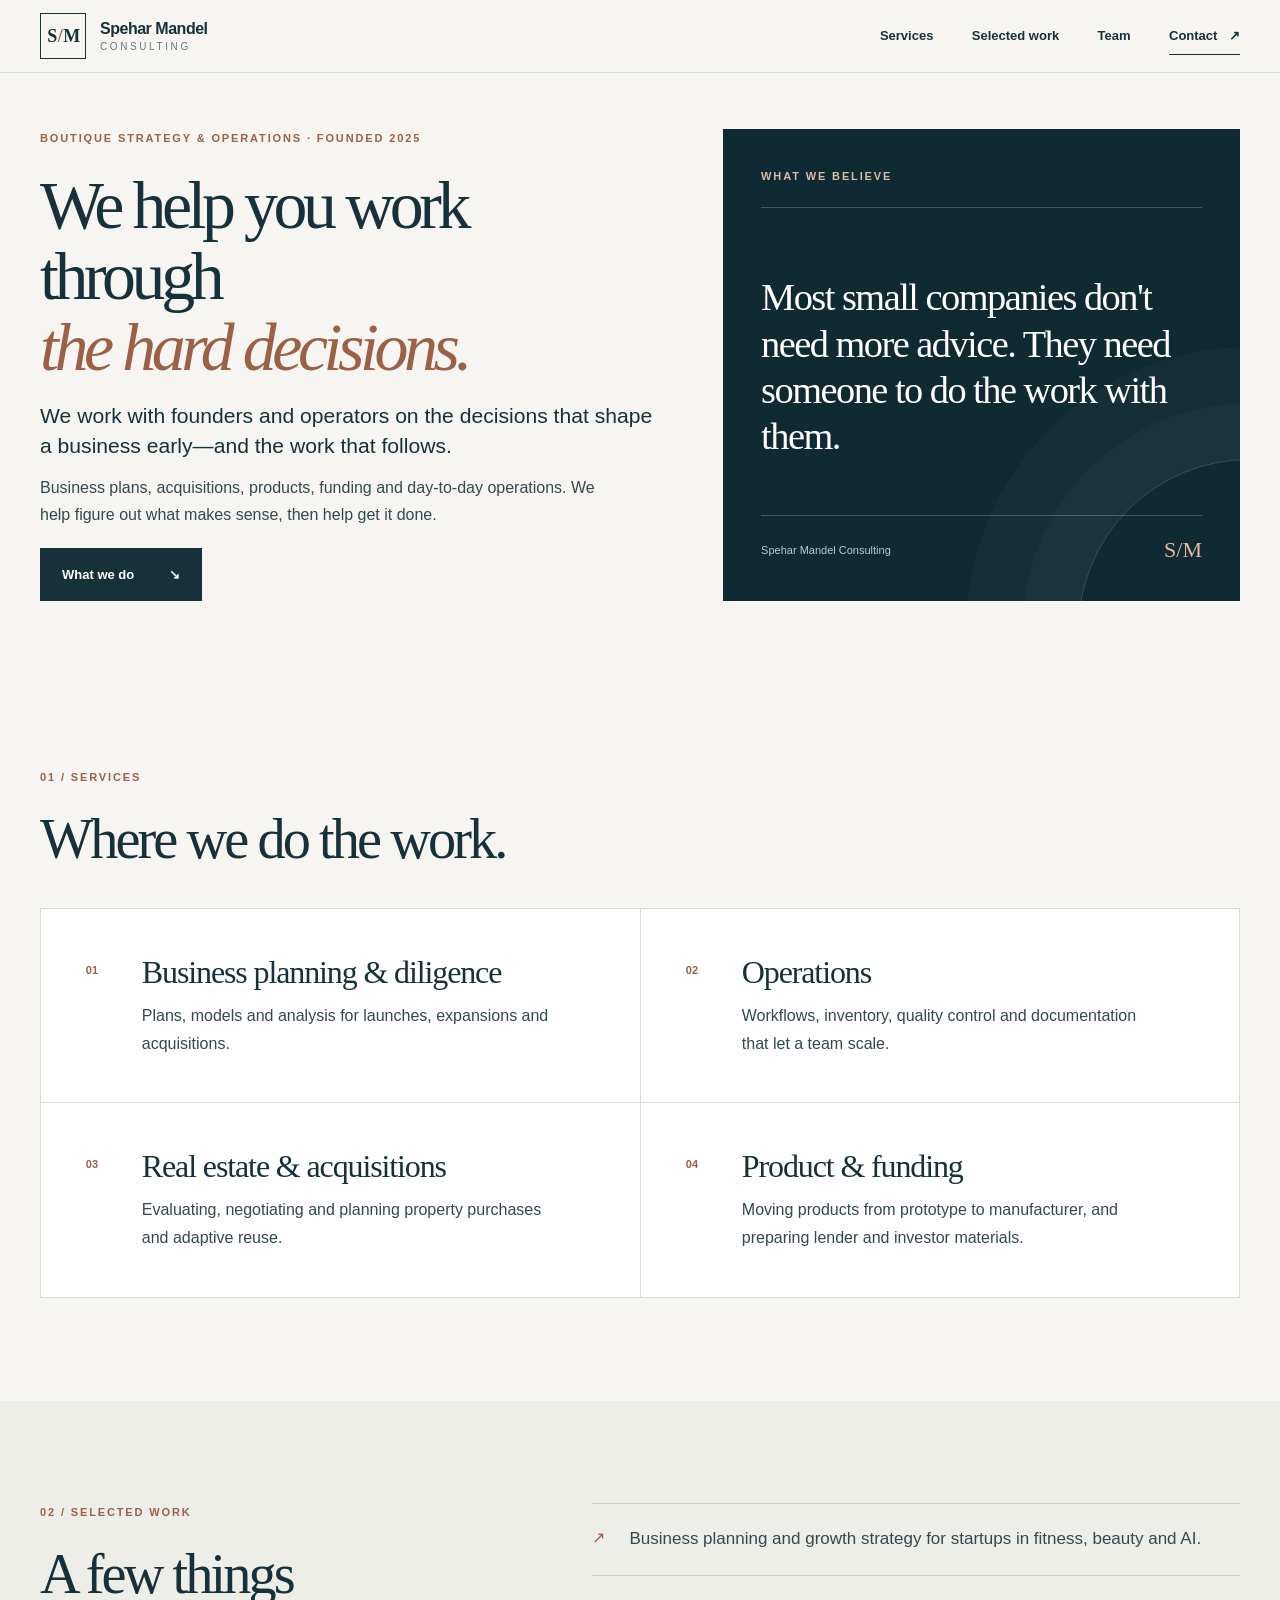
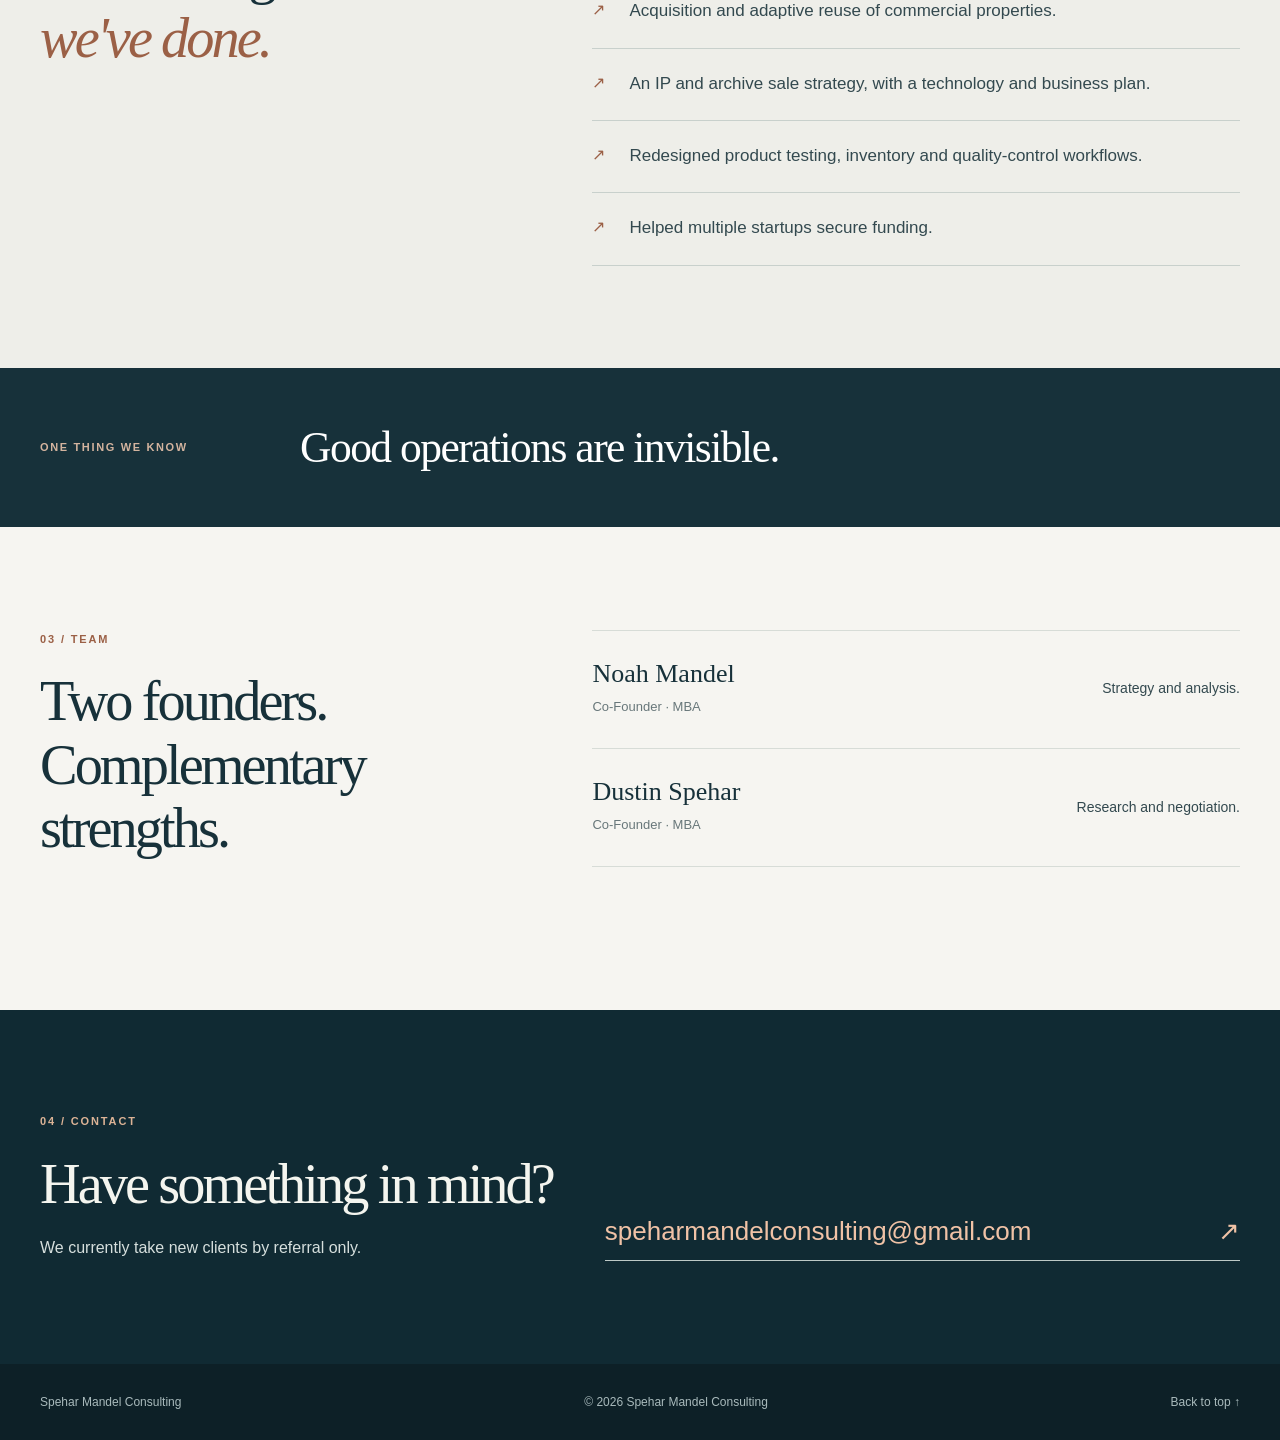
==== commit 03c30d30: "Refresh compact hero stylesheet in preview" ====
--- a/public/index.html
+++ b/public/index.html
@@ -6,7 +6,7 @@
   <meta name="theme-color" content="#f6f5f1">
   <meta name="description" content="Spehar Mandel Consulting is a boutique strategy and operations firm working with founders and operators on business planning, operations, acquisitions, products and funding.">
   <title>Spehar Mandel Consulting | Strategy &amp; Operations</title>
-  <link rel="stylesheet" href="./styles.css">
+  <link rel="stylesheet" href="./styles.css?v=compact-1">
 </head>
 <body>
   <a class="skip-link" href="#main">Skip to content</a>
--- a/public/styles.css
+++ b/public/styles.css
@@ -20,7 +20,7 @@
 .skip-link:focus { top: 12px; }
 :focus-visible { outline: 3px solid var(--accent); outline-offset: 4px; }
 .site-header { position: sticky; top: 0; z-index: 10; border-bottom: 1px solid rgba(23,49,58,.12); background: rgba(246,245,241,.96); backdrop-filter: blur(12px); }
-.header-inner { display: flex; align-items: center; justify-content: space-between; gap: 22px; min-height: 85px; }
+.header-inner { display: flex; align-items: center; justify-content: space-between; gap: 22px; min-height: 72px; }
 .brand { display: inline-flex; align-items: center; gap: 14px; flex-shrink: 0; }
 .brand-mark { display: flex; justify-content: center; align-items: center; width: 46px; height: 46px; border: 1px solid var(--ink); font: 700 18px/1 Georgia, serif; letter-spacing: -.08em; }
 .brand-mark span { color: var(--accent); padding-inline: 2px; }
@@ -33,19 +33,19 @@
 .nav-contact { border-bottom: 1px solid currentColor; }
 .nav-contact span { margin-left: 8px; }
 .eyebrow { margin-bottom: 22px; color: var(--accent); text-transform: uppercase; font-size: 11px; font-weight: 800; letter-spacing: .17em; }
-.hero { padding: clamp(60px, 7vw, 105px) 0 clamp(65px, 7vw, 102px); }
-.hero-grid { display: grid; grid-template-columns: minmax(0, 1.09fr) minmax(315px, .91fr); align-items: stretch; gap: clamp(45px, 7vw, 108px); }
+.hero { padding: clamp(36px, 4.4vw, 62px) 0 clamp(42px, 5vw, 68px); }
+.hero-grid { display: grid; grid-template-columns: minmax(0, 1.09fr) minmax(315px, .91fr); align-items: stretch; gap: clamp(35px, 5vw, 70px); }
 .hero-main { display: flex; flex-direction: column; align-items: flex-start; justify-content: center; }
-h1 { font-size: clamp(62px, 6.7vw, 100px); line-height: 1.02; letter-spacing: -.065em; margin-bottom: 29px; }
+h1 { font-size: clamp(50px, 5.3vw, 76px); line-height: 1.05; letter-spacing: -.065em; margin-bottom: 18px; }
 h1 em, .work-intro h2 em { font-style: italic; color: var(--accent); }
-.hero-lead { max-width: 640px; margin-bottom: 20px; font-size: clamp(20px, 1.9vw, 26px); font-weight: 500; line-height: 1.47; }
-.hero-detail { max-width: 570px; margin-bottom: 29px; color: var(--body); font-size: 16px; line-height: 1.75; }
+.hero-lead { max-width: 640px; margin-bottom: 14px; font-size: clamp(19px, 1.65vw, 23px); font-weight: 500; line-height: 1.42; }
+.hero-detail { max-width: 570px; margin-bottom: 20px; color: var(--body); font-size: 16px; line-height: 1.65; }
 .button { display: inline-flex; justify-content: space-between; align-items: center; gap: 35px; min-height: 53px; padding: 13px 22px; color: #fff; background: var(--ink); font-size: 13px; font-weight: 700; transition: background .2s ease; }
 .button:hover { background: #2d4e58; }
-.hero-aside { display: flex; flex-direction: column; justify-content: space-between; padding: clamp(30px, 4vw, 54px); color: white; background: var(--ink-deep); min-height: 570px; position: relative; overflow: hidden; }
+.hero-aside { display: flex; flex-direction: column; justify-content: space-between; padding: clamp(26px, 3vw, 38px); color: white; background: var(--ink-deep); min-height: 425px; position: relative; overflow: hidden; }
 .hero-aside::after { content: ""; position: absolute; width: 340px; height: 340px; right: -180px; bottom: -200px; border: 1px solid rgba(255,255,255,.17); border-radius: 50%; box-shadow: 0 0 0 56px rgba(255,255,255,.025), 0 0 0 112px rgba(255,255,255,.02); pointer-events: none; }
 .aside-label { border-bottom: 1px solid rgba(255,255,255,.22); padding-bottom: 21px; color: #dabba8; font-size: 11px; font-weight: 700; text-transform: uppercase; letter-spacing: .17em; }
-.hero-aside blockquote { margin: 34px 0; max-width: 470px; font-size: clamp(32px, 3.6vw, 52px); line-height: 1.23; letter-spacing: -.04em; }
+.hero-aside blockquote { margin: 20px 0; max-width: 470px; font-size: clamp(29px, 3vw, 40px); line-height: 1.21; letter-spacing: -.04em; }
 .aside-bottom { display: flex; justify-content: space-between; align-items: center; gap: 12px; padding-top: 21px; border-top: 1px solid rgba(255,255,255,.22); color: #b9cbcc; font-size: 11px; }
 .aside-bottom span:last-child { color: #e5b99d; font: 22px Georgia, serif; }
 .section { padding: clamp(75px, 8vw, 116px) 0; }
@@ -88,10 +88,10 @@
 .footer-inner { display: flex; justify-content: space-between; gap: 18px; flex-wrap: wrap; }
 @media (max-width: 900px) {
   .container { width: min(100% - 46px, 1240px); }
-  .hero-grid { grid-template-columns: 1fr; gap: 42px; }
+  .hero-grid { grid-template-columns: 1fr; gap: 28px; }
   .hero-main { align-items: start; }
-  .hero-aside { min-height: 365px; }
-  .hero-aside blockquote { max-width: 700px; font-size: clamp(31px, 5vw, 48px); }
+  .hero-aside { min-height: 310px; }
+  .hero-aside blockquote { max-width: 700px; font-size: clamp(28px, 4.4vw, 40px); }
   .work-layout, .team-layout, .contact-layout { grid-template-columns: 1fr; gap: 25px; }
   .work-list { margin-top: 17px; }
   .contact-link { margin-top: 15px; }
@@ -101,10 +101,10 @@
   .header-inner { flex-wrap: wrap; padding: 13px 0; }
   .nav { display: flex; justify-content: space-between; width: 100%; gap: 9px 13px; flex-wrap: wrap; font-size: 12px; }
   .nav a { padding: 4px 0; }
-  .hero { padding: 55px 0 75px; }
-  h1 { font-size: clamp(56px, 12vw, 80px); }
+  .hero { padding: 34px 0 48px; }
+  h1 { font-size: clamp(44px, 10.5vw, 60px); }
   .hero-lead { font-size: 19px; }
-  .hero-aside { min-height: 390px; padding: 28px; }
+  .hero-aside { min-height: 300px; padding: 24px; }
   .section { padding: 70px 0; }
   .services-grid { grid-template-columns: 1fr; }
   .service-card:nth-child(2n) { border-left: 0; }
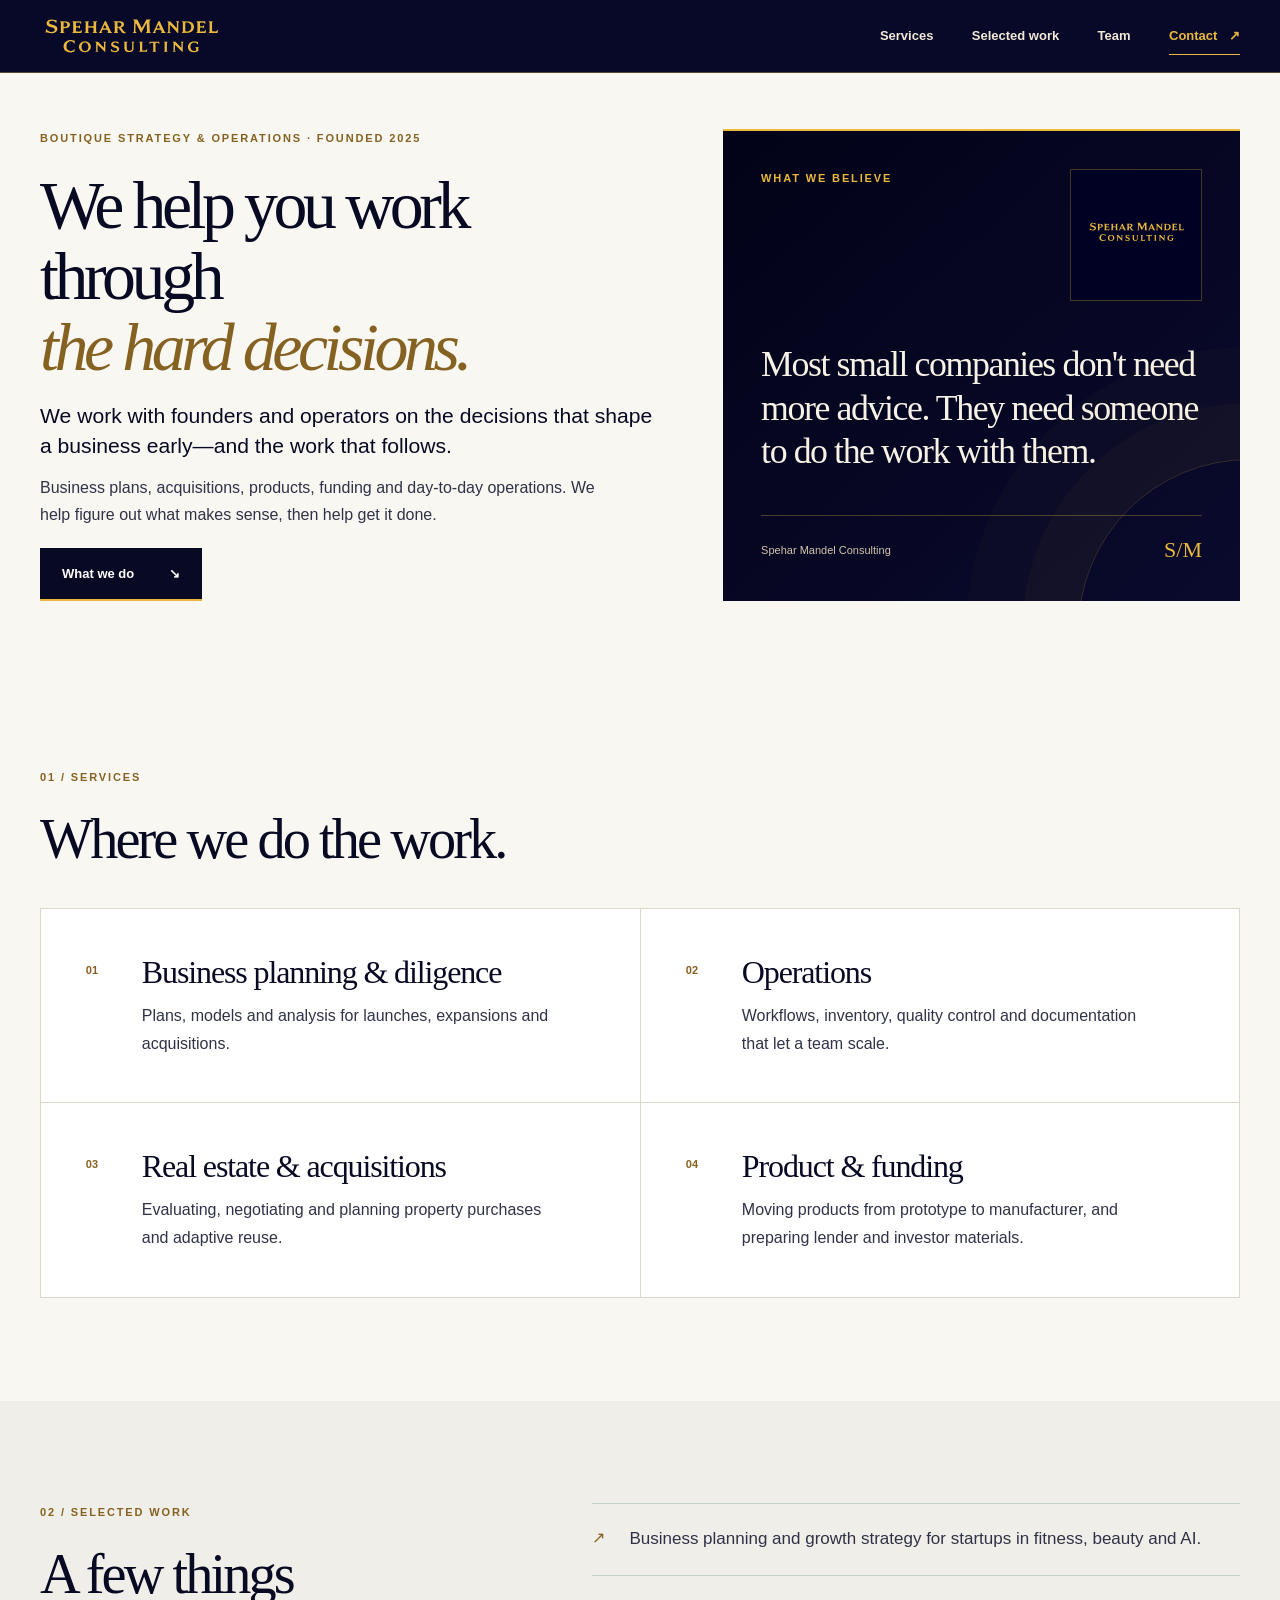
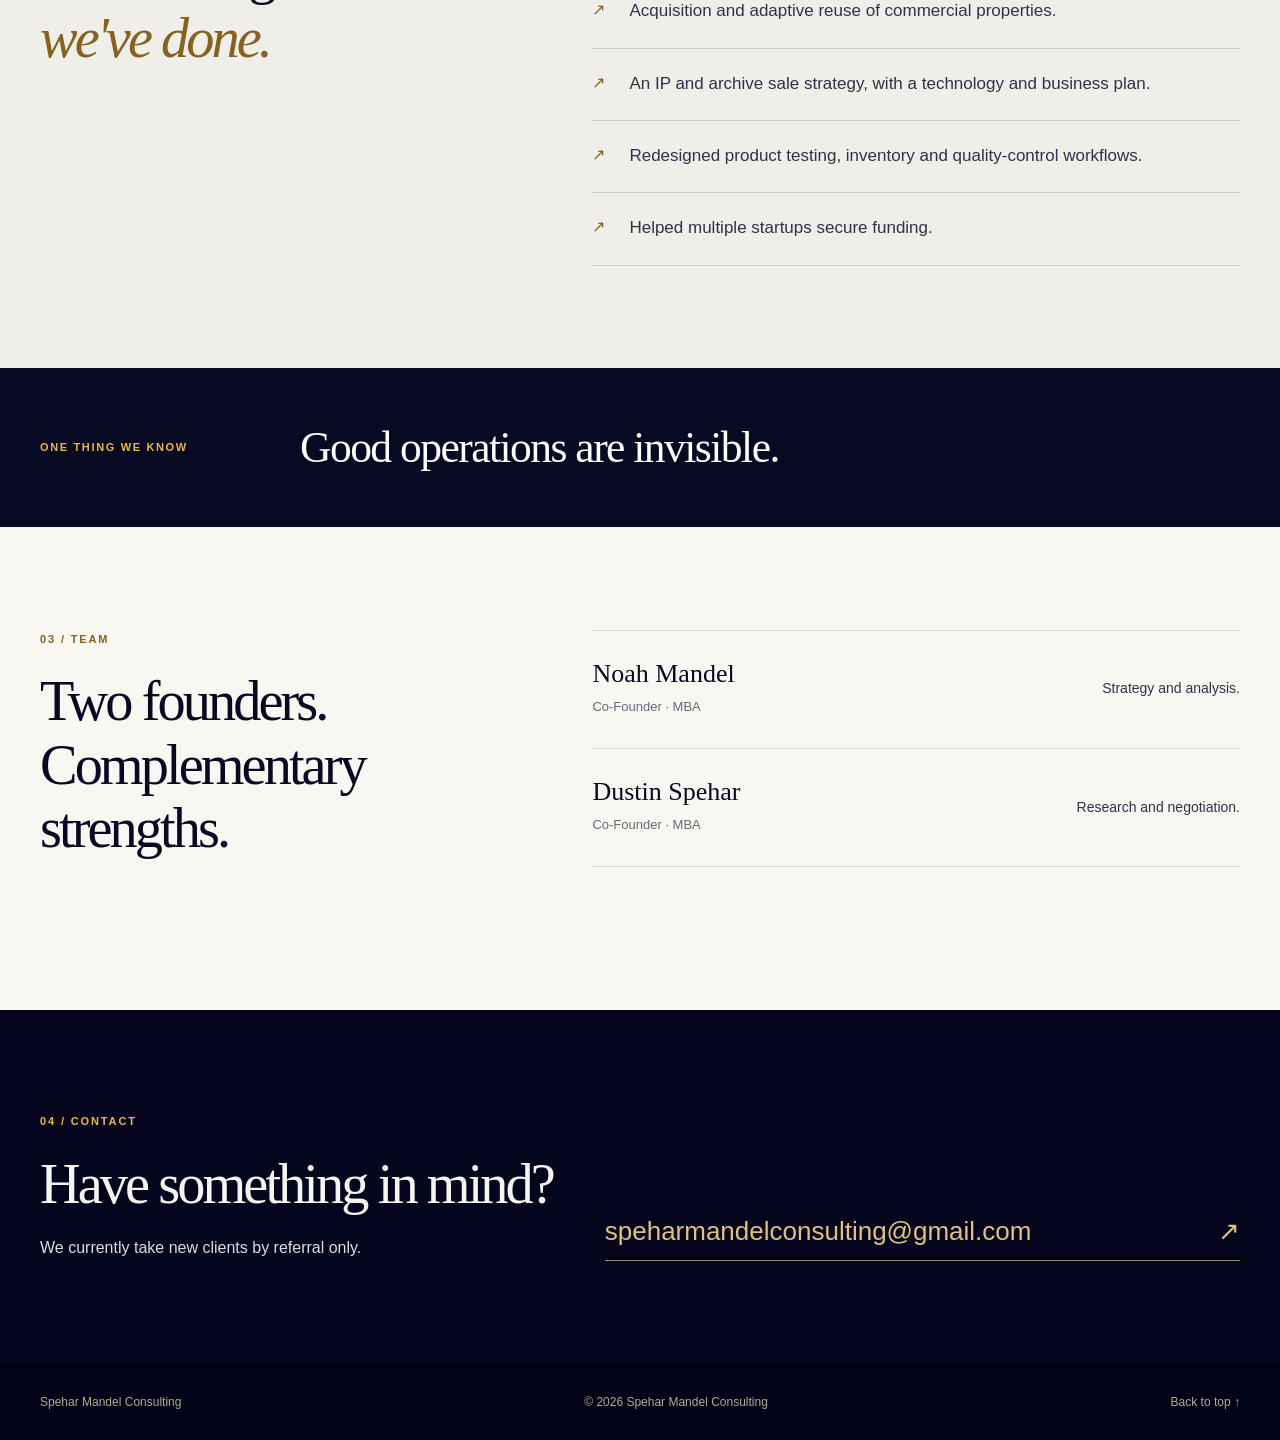
==== commit 98940af2: "Publish approved Spehar Mandel redesign with high-quality navy-and-gold logo" ====
--- a/public/index.html
+++ b/public/index.html
@@ -3,18 +3,17 @@
 <head>
   <meta charset="utf-8">
   <meta name="viewport" content="width=device-width, initial-scale=1">
-  <meta name="theme-color" content="#f6f5f1">
+  <meta name="theme-color" content="#05051d">
   <meta name="description" content="Spehar Mandel Consulting is a boutique strategy and operations firm working with founders and operators on business planning, operations, acquisitions, products and funding.">
   <title>Spehar Mandel Consulting | Strategy &amp; Operations</title>
-  <link rel="stylesheet" href="./styles.css?v=compact-1">
+  <link rel="stylesheet" href="./styles.css?v=live-navy-gold-2">
 </head>
 <body>
   <a class="skip-link" href="#main">Skip to content</a>
   <header class="site-header">
     <div class="container header-inner">
       <a class="brand" href="#top" aria-label="Spehar Mandel Consulting home">
-        <span class="brand-mark" aria-hidden="true">S<span>/</span>M</span>
-        <span class="brand-name"><strong>Spehar Mandel</strong><small>CONSULTING</small></span>
+        <img class="brand-logo" src="./assets/smc-wordmark.svg" width="184" height="46" alt="" decoding="async">
       </a>
       <nav class="nav" aria-label="Main navigation">
         <a href="#services">Services</a>
@@ -36,7 +35,7 @@
           <a class="button" href="#services">What we do <span aria-hidden="true">↘</span></a>
         </div>
         <aside class="hero-aside" aria-label="Our point of view">
-          <p class="aside-label">What we believe</p>
+          <div class="aside-top"><p class="aside-label">What we believe</p><img class="hero-logo" src="./assets/smc-logo-square.svg" width="132" height="132" alt="Spehar Mandel Consulting logo" decoding="async"></div>
           <blockquote>Most small companies don't need more advice. They need someone to do the work with them.</blockquote>
           <div class="aside-bottom"><span>Spehar Mandel Consulting</span><span aria-hidden="true">S/M</span></div>
         </aside>
--- a/public/styles.css
+++ b/public/styles.css
@@ -117,3 +117,58 @@
   .team-member p { text-align: left; }
 }
 @media (prefers-reduced-motion: reduce) { html { scroll-behavior: auto; } }
+
+
+/* Spehar Mandel navy-and-gold identity; logo outlines trace the approved artwork. */
+:root {
+  --paper: #f9f7f2;
+  --paper-alt: #f0eee8;
+  --ink: #080922;
+  --ink-deep: #03041b;
+  --body: #303247;
+  --muted: #67697b;
+  --line: #dedacb;
+  --accent: #856221;
+  --gold: #e9b83d;
+}
+.site-header {
+  background: rgba(1, 1, 35, .97);
+  border-bottom: 1px solid rgba(233, 184, 61, .35);
+}
+.brand { gap: 0; }
+.brand-logo { display: block; width: 184px; height: auto; }
+.nav { color: #f3e9d7; }
+.nav a:hover { color: var(--gold); }
+.nav-contact { color: var(--gold); }
+.nav-contact:hover { color: #fff !important; }
+.hero h1 em, .work-intro h2 em { color: var(--accent); }
+.button { background: var(--ink); border-bottom: 2px solid var(--gold); }
+.button:hover { background: #1c1b49; }
+.hero-aside {
+  background: linear-gradient(138deg, #020318 0%, #0a0a2d 100%);
+  border-top: 2px solid var(--gold);
+}
+.hero-aside::after {
+  border-color: rgba(233,184,61,.2);
+  box-shadow: 0 0 0 56px rgba(233,184,61,.024), 0 0 0 112px rgba(233,184,61,.02);
+}
+.aside-top { display: flex; align-items: flex-start; justify-content: space-between; gap: 15px; }
+.aside-top .aside-label { flex: 1; margin: 0; padding: 0; border: 0; color: var(--gold); }
+.hero-logo {
+  display: block; width: 132px; height: 132px; flex: 0 0 132px;
+  object-fit: contain; border: 1px solid rgba(233,184,61,.28);
+}
+.hero-aside blockquote { margin: 15px 0; font-size: clamp(27px, 2.8vw, 37px); color: #f7f2e6; }
+.aside-bottom { border-color: rgba(233,184,61,.3); color: #d2c5ac; }
+.aside-bottom span:last-child { color: var(--gold); }
+.belief { background: #080922; }
+.belief-label { color: var(--gold); }
+.contact { background: #05061e; }
+.contact .eyebrow { color: var(--gold); }
+.contact-link { color: #e2c07e; border-color: rgba(226,192,126,.7); }
+.site-footer { background: #020316; color: #b4a991; }
+@media (max-width: 600px) {
+  .brand-logo { width: 157px; }
+  .hero-logo { width: 110px; height: 110px; flex-basis: 110px; }
+  .hero-aside blockquote { font-size: 28px; }
+}
